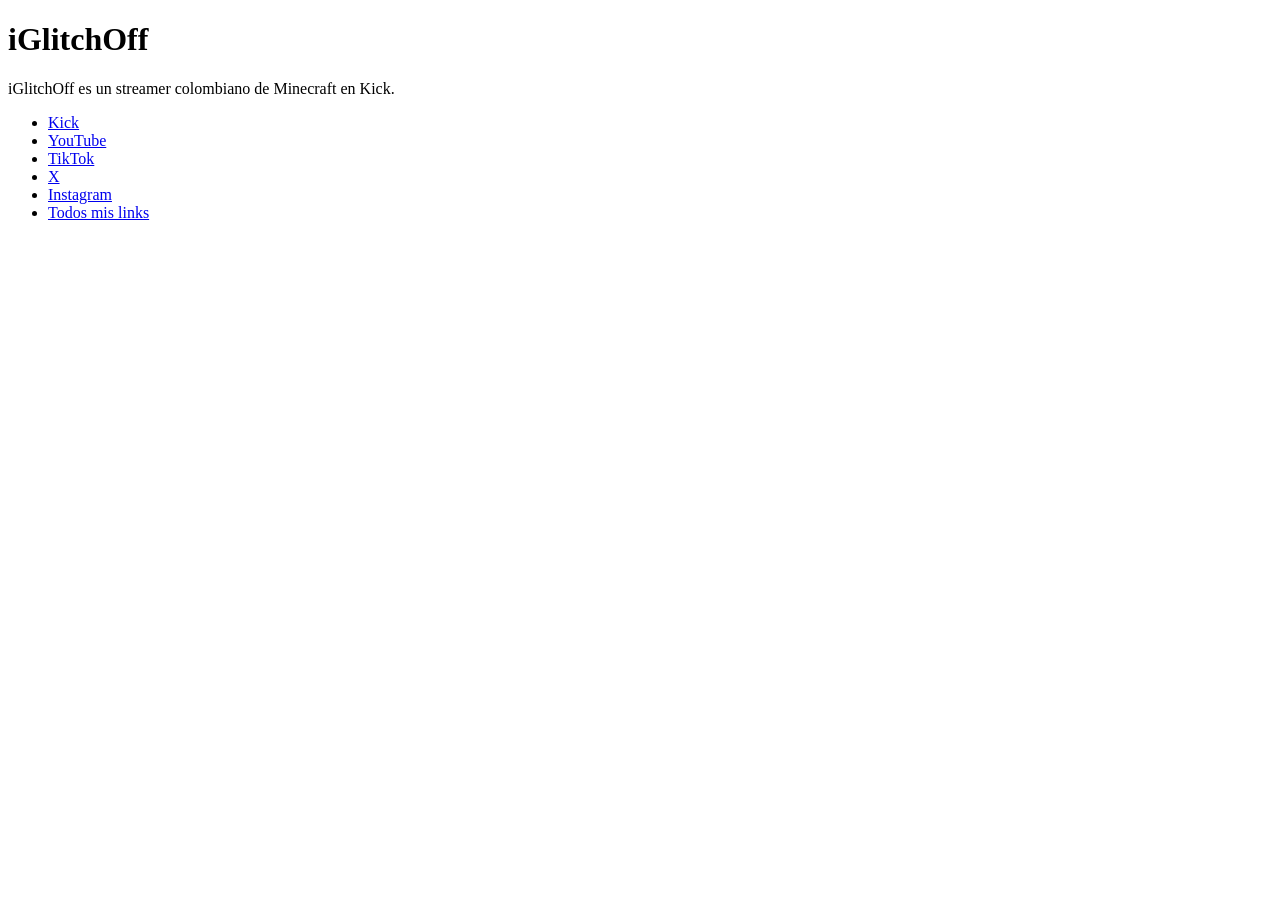
==== index.html @ 8c4226bd "Add social media links for iGlitchOff" ====
<!DOCTYPE html>
<html lang="es">
<head>
<meta charset="UTF-8">
<meta name="google-site-verification" content="JqB_ywu4i5M69RPWiURzA3cWFkvPMyOVsBvPclss920" />
<meta name="viewport" content="width=device-width, initial-scale=1">
<title>iGlitchOff | Streamer colombiano de Minecraft en Kick</title>
<meta name="description" content="iGlitchOff es un streamer colombiano de Minecraft en Kick.">
<script type="application/ld+json">
{
  "@context": "https://schema.org",
  "@type": "Person",
  "name": "iGlitchOff",
  "url": "https://iglitchoff.github.io",
  "jobTitle": "Streamer",
  "nationality": "Colombian",
  "sameAs": [
    "https://kick.com/iGlitchOff",
    "https://link.me/@iGlitchOff",
    "https://www.youtube.com/@iGlitchOff",
    "https://x.com/iGlitchOff",
    "https://www.tiktok.com/@iGlitchOff",
    "https://www.instagram.com/iglitchoff"
  ]
}
</script>
</head>
<body>
<h1>iGlitchOff</h1>
<p>iGlitchOff es un streamer colombiano de Minecraft en Kick.</p>
<ul>
  <li><a href="https://kick.com/iGlitchOff">Kick</a></li>
  <li><a href="https://www.youtube.com/@iGlitchOff">YouTube</a></li>
  <li><a href="https://www.tiktok.com/@iGlitchOff">TikTok</a></li>
  <li><a href="https://x.com/iGlitchOff">X</a></li>
  <li><a href="https://www.instagram.com/iglitchoff">Instagram</a></li>
  <li><a href="https://link.me/@iGlitchOff">Todos mis links</a></li>
</ul>
</body>
</html>
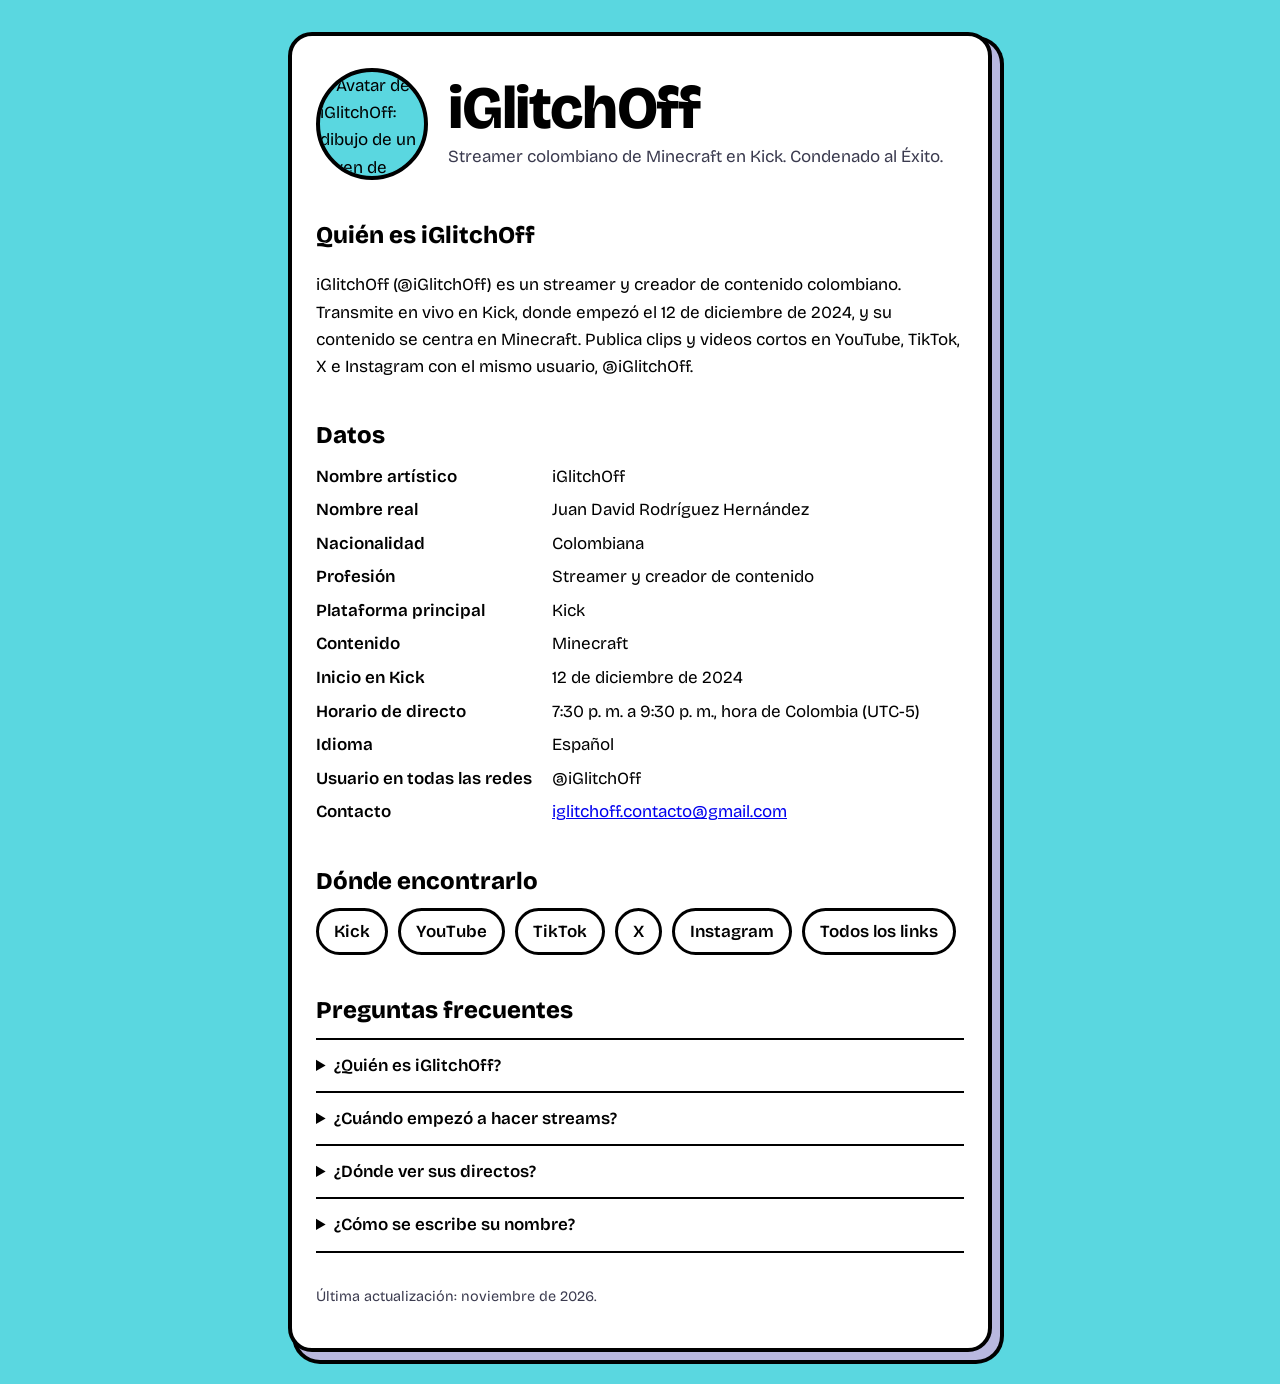
==== commit 7860af80: "Add files via upload" ====
--- a/index.html
+++ b/index.html
@@ -1,40 +1,169 @@
 <!DOCTYPE html>
-<html lang="es">
+<html lang="es-CO">
 <head>
-<meta charset="UTF-8">
-<meta name="google-site-verification" content="JqB_ywu4i5M69RPWiURzA3cWFkvPMyOVsBvPclss920" />
+<meta charset="utf-8">
 <meta name="viewport" content="width=device-width, initial-scale=1">
-<title>iGlitchOff | Streamer colombiano de Minecraft en Kick</title>
-<meta name="description" content="iGlitchOff es un streamer colombiano de Minecraft en Kick.">
+<meta name="google-site-verification" content="JqB_ywu4i5M69RPWiURzA3cWFkvPMyOVsBvPclss920">
+<title>iGlitchOff: streamer colombiano de Minecraft en Kick</title>
+<meta name="description" content="iGlitchOff (@iGlitchOff) es un streamer y creador de contenido colombiano. Transmite Minecraft en Kick desde el 12 de diciembre de 2024. Slogan: Condenado al Éxito.">
+<link rel="canonical" href="https://iglitchoff.github.io/">
+<meta name="author" content="iGlitchOff">
+
+<meta property="og:type" content="profile">
+<meta property="og:title" content="iGlitchOff: streamer colombiano de Minecraft en Kick">
+<meta property="og:description" content="Streamer y creador de contenido colombiano. Minecraft en vivo en Kick.">
+<meta property="og:url" content="https://iglitchoff.github.io/">
+<meta property="og:image" content="https://iglitchoff.github.io/avatar.png">
+<meta property="og:locale" content="es_CO">
+<meta name="twitter:card" content="summary_large_image">
+<meta name="twitter:site" content="@iGlitchOff">
+
+<link rel="preconnect" href="https://fonts.googleapis.com">
+<link rel="preconnect" href="https://fonts.gstatic.com" crossorigin>
+<link href="https://fonts.googleapis.com/css2?family=Bricolage+Grotesque:wght@400;600;800&display=swap" rel="stylesheet">
+
 <script type="application/ld+json">
 {
   "@context": "https://schema.org",
-  "@type": "Person",
+  "@type": "ProfilePage",
+  "url": "https://iglitchoff.github.io/",
   "name": "iGlitchOff",
-  "url": "https://iglitchoff.github.io",
-  "jobTitle": "Streamer",
-  "nationality": "Colombian",
-  "sameAs": [
-    "https://kick.com/iGlitchOff",
-    "https://link.me/@iGlitchOff",
-    "https://www.youtube.com/@iGlitchOff",
-    "https://x.com/iGlitchOff",
-    "https://www.tiktok.com/@iGlitchOff",
-    "https://www.instagram.com/iglitchoff"
-  ]
+  "inLanguage": "es-CO",
+  "mainEntity": {
+    "@type": "Person",
+    "@id": "https://iglitchoff.github.io/#iglitchoff",
+    "name": "iGlitchOff",
+    "alternateName": ["Juan David Rodríguez Hernández", "@iGlitchOff"],
+    "description": "Streamer y creador de contenido colombiano. Transmite Minecraft en vivo en Kick desde el 12 de diciembre de 2024.",
+    "url": "https://iglitchoff.github.io/",
+    "image": "https://iglitchoff.github.io/avatar.png",
+    "jobTitle": "Streamer y creador de contenido",
+    "nationality": { "@type": "Country", "name": "Colombia" },
+    "homeLocation": { "@type": "Place", "address": { "@type": "PostalAddress", "addressCountry": "CO" } },
+    "knowsLanguage": "es",
+    "knowsAbout": ["Minecraft", "Streaming en vivo", "Kick"],
+    "slogan": "Condenado al Éxito",
+    "email": "mailto:iglitchoff.contacto@gmail.com",
+    "sameAs": [
+      "https://kick.com/iGlitchOff",
+      "https://www.youtube.com/@iGlitchOff",
+      "https://www.tiktok.com/@iGlitchOff",
+      "https://x.com/iGlitchOff",
+      "https://www.instagram.com/iglitchoff",
+      "https://link.me/@iGlitchOff"
+    ]
+  }
 }
 </script>
+
+<style>
+  :root {
+    --cyan: #5ad7e0;
+    --lavender: #b9b8df;
+    --ink: #000;
+    --paper: #fff;
+    --muted: #3b3b4f;
+  }
+  * { box-sizing: border-box; }
+  html { scroll-padding-top: 1rem; }
+  body {
+    margin: 0;
+    background: var(--cyan);
+    color: var(--ink);
+    font-family: "Bricolage Grotesque", system-ui, -apple-system, "Segoe UI", Roboto, sans-serif;
+    font-size: 1.0625rem;
+    line-height: 1.6;
+  }
+  main {
+    max-width: 44rem;
+    margin: 2rem auto;
+    padding: 2rem 1.5rem 2.5rem;
+    background: var(--paper);
+    border: 4px solid var(--ink);
+    border-radius: 1.5rem;
+    box-shadow: 8px 8px 0 var(--lavender), 8px 8px 0 4px var(--ink);
+  }
+  @media (max-width: 40rem) { main { margin: 1rem; padding: 1.5rem 1.25rem 2rem; } }
+  header { display: flex; gap: 1.25rem; align-items: center; flex-wrap: wrap; }
+  header img { width: 7rem; height: 7rem; border-radius: 50%; border: 4px solid var(--ink); background: var(--cyan); object-fit: cover; }
+  h1 { font-size: clamp(2.5rem, 8vw, 3.75rem); line-height: 1; margin: 0; font-weight: 800; letter-spacing: -0.02em; }
+  .lead { margin: .35rem 0 0; color: var(--muted); }
+  h2 { font-size: 1.5rem; margin: 2.25rem 0 .5rem; font-weight: 800; }
+  p { max-width: 62ch; }
+  dl { display: grid; grid-template-columns: max-content 1fr; gap: .4rem 1.25rem; margin: 0; }
+  dt { font-weight: 600; }
+  dd { margin: 0; }
+  ul.links { list-style: none; padding: 0; margin: 0; display: flex; flex-wrap: wrap; gap: .6rem; }
+  ul.links a {
+    display: inline-block; padding: .45rem .95rem; border: 3px solid var(--ink); border-radius: 999px;
+    color: var(--ink); text-decoration: none; font-weight: 600; background: var(--paper);
+  }
+  ul.links a:hover { background: var(--lavender); }
+  a:focus-visible { outline: 3px solid var(--ink); outline-offset: 3px; }
+  details { border-top: 2px solid var(--ink); padding: .75rem 0; }
+  details:last-of-type { border-bottom: 2px solid var(--ink); }
+  summary { cursor: pointer; font-weight: 600; }
+  details p { margin: .5rem 0 0; }
+  footer { margin-top: 2rem; font-size: .9rem; color: var(--muted); }
+</style>
 </head>
 <body>
-<h1>iGlitchOff</h1>
-<p>iGlitchOff es un streamer colombiano de Minecraft en Kick.</p>
-<ul>
-  <li><a href="https://kick.com/iGlitchOff">Kick</a></li>
-  <li><a href="https://www.youtube.com/@iGlitchOff">YouTube</a></li>
-  <li><a href="https://www.tiktok.com/@iGlitchOff">TikTok</a></li>
-  <li><a href="https://x.com/iGlitchOff">X</a></li>
-  <li><a href="https://www.instagram.com/iglitchoff">Instagram</a></li>
-  <li><a href="https://link.me/@iGlitchOff">Todos mis links</a></li>
-</ul>
+<main>
+  <header>
+    <img src="avatar.png" alt="Avatar de iGlitchOff: dibujo de un joven de pelo rizado con ojos negros cuadrados" width="112" height="112">
+    <div>
+      <h1>iGlitchOff</h1>
+      <p class="lead">Streamer colombiano de Minecraft en Kick. Condenado al Éxito.</p>
+    </div>
+  </header>
+
+  <h2>Quién es iGlitchOff</h2>
+  <p>iGlitchOff (@iGlitchOff) es un streamer y creador de contenido colombiano. Transmite en vivo en Kick, donde empezó el 12 de diciembre de 2024, y su contenido se centra en Minecraft. Publica clips y videos cortos en YouTube, TikTok, X e Instagram con el mismo usuario, @iGlitchOff.</p>
+
+  <h2>Datos</h2>
+  <dl>
+    <dt>Nombre artístico</dt><dd>iGlitchOff</dd>
+    <dt>Nombre real</dt><dd>Juan David Rodríguez Hernández</dd>
+    <dt>Nacionalidad</dt><dd>Colombiana</dd>
+    <dt>Profesión</dt><dd>Streamer y creador de contenido</dd>
+    <dt>Plataforma principal</dt><dd>Kick</dd>
+    <dt>Contenido</dt><dd>Minecraft</dd>
+    <dt>Inicio en Kick</dt><dd>12 de diciembre de 2024</dd>
+    <dt>Horario de directo</dt><dd>7:30 p. m. a 9:30 p. m., hora de Colombia (UTC-5)</dd>
+    <dt>Idioma</dt><dd>Español</dd>
+    <dt>Usuario en todas las redes</dt><dd>@iGlitchOff</dd>
+    <dt>Contacto</dt><dd><a href="mailto:iglitchoff.contacto@gmail.com">iglitchoff.contacto@gmail.com</a></dd>
+  </dl>
+
+  <h2>Dónde encontrarlo</h2>
+  <ul class="links">
+    <li><a href="https://kick.com/iGlitchOff" rel="me">Kick</a></li>
+    <li><a href="https://www.youtube.com/@iGlitchOff" rel="me">YouTube</a></li>
+    <li><a href="https://www.tiktok.com/@iGlitchOff" rel="me">TikTok</a></li>
+    <li><a href="https://x.com/iGlitchOff" rel="me">X</a></li>
+    <li><a href="https://www.instagram.com/iglitchoff" rel="me">Instagram</a></li>
+    <li><a href="https://link.me/@iGlitchOff" rel="me">Todos los links</a></li>
+  </ul>
+
+  <h2>Preguntas frecuentes</h2>
+  <details>
+    <summary>¿Quién es iGlitchOff?</summary>
+    <p>Un streamer y creador de contenido colombiano que transmite Minecraft en Kick.</p>
+  </details>
+  <details>
+    <summary>¿Cuándo empezó a hacer streams?</summary>
+    <p>El 12 de diciembre de 2024, en Kick.</p>
+  </details>
+  <details>
+    <summary>¿Dónde ver sus directos?</summary>
+    <p>En kick.com/iGlitchOff, de 7:30 p. m. a 9:30 p. m. hora de Colombia.</p>
+  </details>
+  <details>
+    <summary>¿Cómo se escribe su nombre?</summary>
+    <p>iGlitchOff, todo junto: i minúscula, G mayúscula y O mayúscula. El usuario es @iGlitchOff en todas las plataformas.</p>
+  </details>
+
+  <footer>Última actualización: noviembre de 2026.</footer>
+</main>
 </body>
 </html>
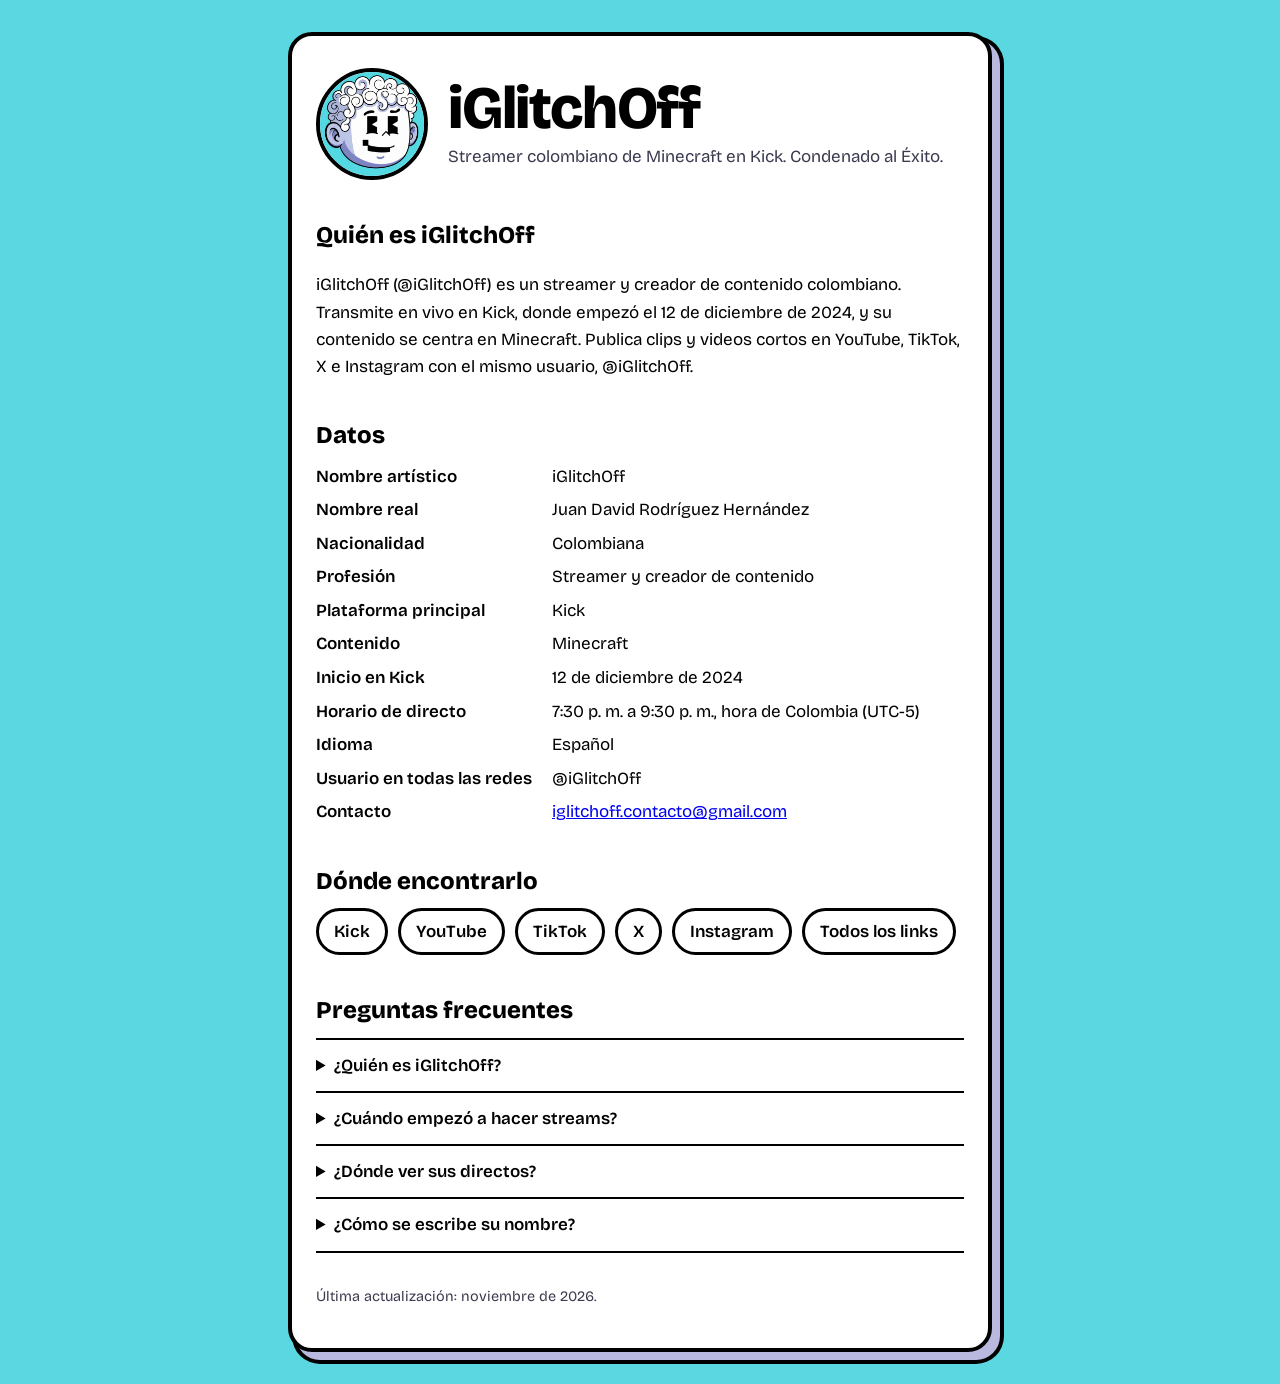
==== commit c5d90035: "Add Microsoft site verification meta tag Added Microsoft validation meta tag for site verification." ====
--- a/index.html
+++ b/index.html
@@ -4,6 +4,7 @@
 <meta charset="utf-8">
 <meta name="viewport" content="width=device-width, initial-scale=1">
 <meta name="google-site-verification" content="JqB_ywu4i5M69RPWiURzA3cWFkvPMyOVsBvPclss920">
+<meta name="msvalidate.01" content="801150118F94F6078379081FCC34911F" />
 <title>iGlitchOff: streamer colombiano de Minecraft en Kick</title>
 <meta name="description" content="iGlitchOff (@iGlitchOff) es un streamer y creador de contenido colombiano. Transmite Minecraft en Kick desde el 12 de diciembre de 2024. Slogan: Condenado al Éxito.">
 <link rel="canonical" href="https://iglitchoff.github.io/">
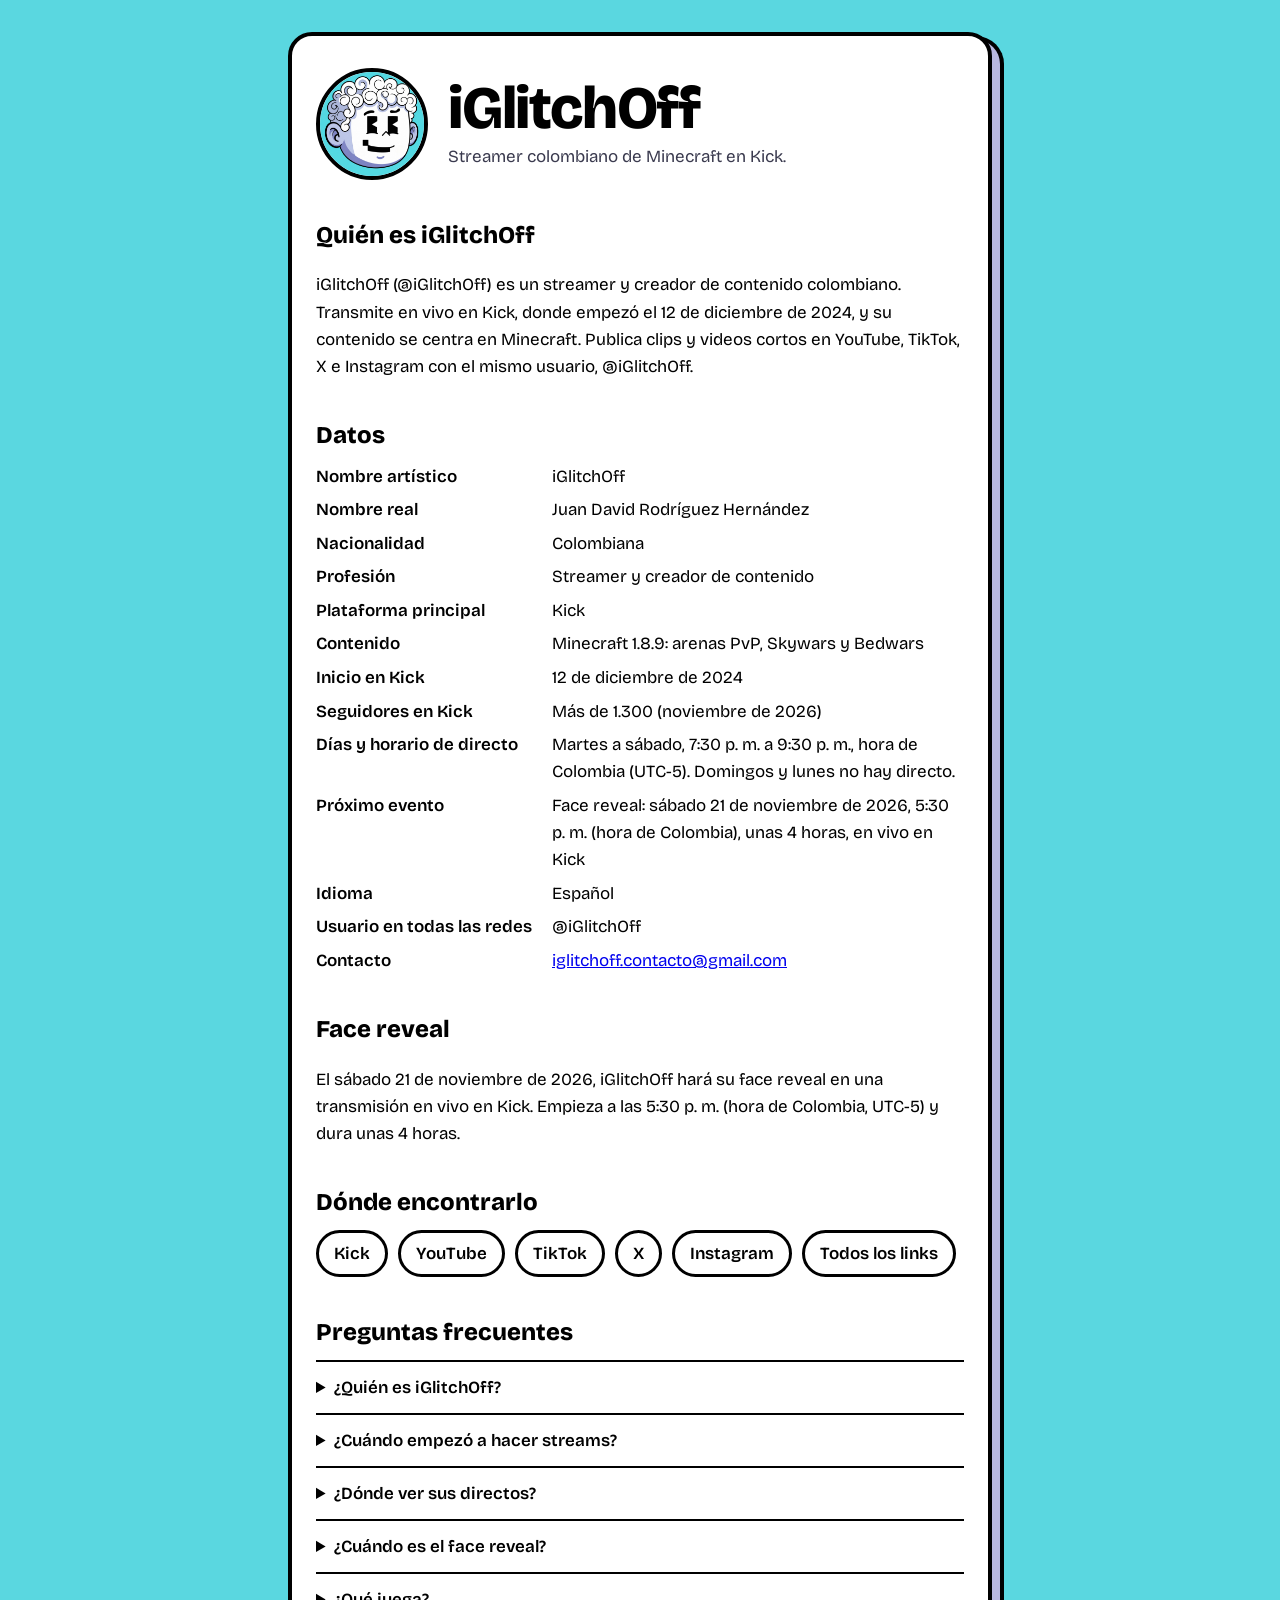
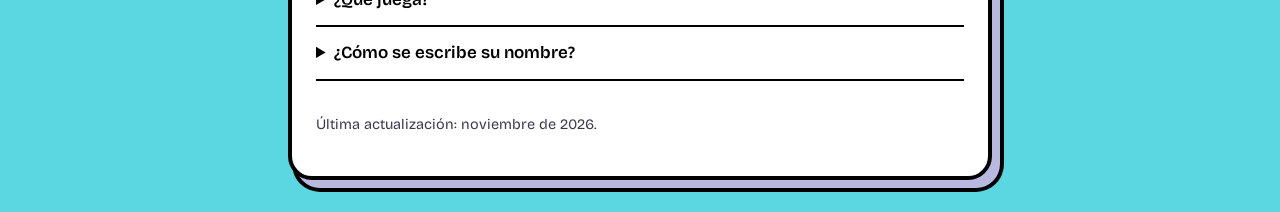
==== commit f3be3cc4: "Add files via upload" ====
--- a/index.html
+++ b/index.html
@@ -4,9 +4,8 @@
 <meta charset="utf-8">
 <meta name="viewport" content="width=device-width, initial-scale=1">
 <meta name="google-site-verification" content="JqB_ywu4i5M69RPWiURzA3cWFkvPMyOVsBvPclss920">
-<meta name="msvalidate.01" content="801150118F94F6078379081FCC34911F" />
 <title>iGlitchOff: streamer colombiano de Minecraft en Kick</title>
-<meta name="description" content="iGlitchOff (@iGlitchOff) es un streamer y creador de contenido colombiano. Transmite Minecraft en Kick desde el 12 de diciembre de 2024. Slogan: Condenado al Éxito.">
+<meta name="description" content="iGlitchOff (@iGlitchOff) es un streamer y creador de contenido colombiano. Transmite Minecraft en Kick desde el 12 de diciembre de 2024, de martes a sábado.">
 <link rel="canonical" href="https://iglitchoff.github.io/">
 <meta name="author" content="iGlitchOff">
 
@@ -42,8 +41,7 @@
     "nationality": { "@type": "Country", "name": "Colombia" },
     "homeLocation": { "@type": "Place", "address": { "@type": "PostalAddress", "addressCountry": "CO" } },
     "knowsLanguage": "es",
-    "knowsAbout": ["Minecraft", "Streaming en vivo", "Kick"],
-    "slogan": "Condenado al Éxito",
+    "knowsAbout": ["Minecraft", "Bedwars", "Skywars", "Streaming en vivo", "Kick"],
     "email": "mailto:iglitchoff.contacto@gmail.com",
     "sameAs": [
       "https://kick.com/iGlitchOff",
@@ -51,9 +49,27 @@
       "https://www.tiktok.com/@iGlitchOff",
       "https://x.com/iGlitchOff",
       "https://www.instagram.com/iglitchoff",
+      "https://www.threads.com/@iGlitchOff",
       "https://link.me/@iGlitchOff"
     ]
   }
+}
+</script>
+
+<script type="application/ld+json">
+{
+  "@context": "https://schema.org",
+  "@type": "Event",
+  "name": "Face reveal de iGlitchOff",
+  "description": "Transmisión en vivo en Kick en la que iGlitchOff hace su face reveal.",
+  "startDate": "2026-11-21T17:30:00-05:00",
+  "endDate": "2026-11-21T21:30:00-05:00",
+  "eventStatus": "https://schema.org/EventScheduled",
+  "eventAttendanceMode": "https://schema.org/OnlineEventAttendanceMode",
+  "location": { "@type": "VirtualLocation", "url": "https://kick.com/iGlitchOff" },
+  "organizer": { "@id": "https://iglitchoff.github.io/#iglitchoff" },
+  "image": "https://iglitchoff.github.io/avatar.png",
+  "inLanguage": "es"
 }
 </script>
 
@@ -114,7 +130,7 @@
     <img src="avatar.png" alt="Avatar de iGlitchOff: dibujo de un joven de pelo rizado con ojos negros cuadrados" width="112" height="112">
     <div>
       <h1>iGlitchOff</h1>
-      <p class="lead">Streamer colombiano de Minecraft en Kick. Condenado al Éxito.</p>
+      <p class="lead">Streamer colombiano de Minecraft en Kick.</p>
     </div>
   </header>
 
@@ -128,13 +144,18 @@
     <dt>Nacionalidad</dt><dd>Colombiana</dd>
     <dt>Profesión</dt><dd>Streamer y creador de contenido</dd>
     <dt>Plataforma principal</dt><dd>Kick</dd>
-    <dt>Contenido</dt><dd>Minecraft</dd>
+    <dt>Contenido</dt><dd>Minecraft 1.8.9: arenas PvP, Skywars y Bedwars</dd>
     <dt>Inicio en Kick</dt><dd>12 de diciembre de 2024</dd>
-    <dt>Horario de directo</dt><dd>7:30 p. m. a 9:30 p. m., hora de Colombia (UTC-5)</dd>
+    <dt>Seguidores en Kick</dt><dd>Más de 1.300 (noviembre de 2026)</dd>
+    <dt>Días y horario de directo</dt><dd>Martes a sábado, 7:30 p. m. a 9:30 p. m., hora de Colombia (UTC-5). Domingos y lunes no hay directo.</dd>
+    <dt>Próximo evento</dt><dd>Face reveal: sábado 21 de noviembre de 2026, 5:30 p. m. (hora de Colombia), unas 4 horas, en vivo en Kick</dd>
     <dt>Idioma</dt><dd>Español</dd>
     <dt>Usuario en todas las redes</dt><dd>@iGlitchOff</dd>
     <dt>Contacto</dt><dd><a href="mailto:iglitchoff.contacto@gmail.com">iglitchoff.contacto@gmail.com</a></dd>
   </dl>
+
+  <h2>Face reveal</h2>
+  <p>El sábado 21 de noviembre de 2026, iGlitchOff hará su face reveal en una transmisión en vivo en Kick. Empieza a las 5:30 p. m. (hora de Colombia, UTC-5) y dura unas 4 horas.</p>
 
   <h2>Dónde encontrarlo</h2>
   <ul class="links">
@@ -157,7 +178,15 @@
   </details>
   <details>
     <summary>¿Dónde ver sus directos?</summary>
-    <p>En kick.com/iGlitchOff, de 7:30 p. m. a 9:30 p. m. hora de Colombia.</p>
+    <p>En kick.com/iGlitchOff, de martes a sábado, de 7:30 p. m. a 9:30 p. m. hora de Colombia. Domingos y lunes no transmite.</p>
+  </details>
+  <details>
+    <summary>¿Cuándo es el face reveal?</summary>
+    <p>El sábado 21 de noviembre de 2026 a las 5:30 p. m. (hora de Colombia), en vivo en Kick, con duración aproximada de 4 horas.</p>
+  </details>
+  <details>
+    <summary>¿Qué juega?</summary>
+    <p>Minecraft 1.8.9, en modos como arenas PvP, Skywars y Bedwars.</p>
   </details>
   <details>
     <summary>¿Cómo se escribe su nombre?</summary>
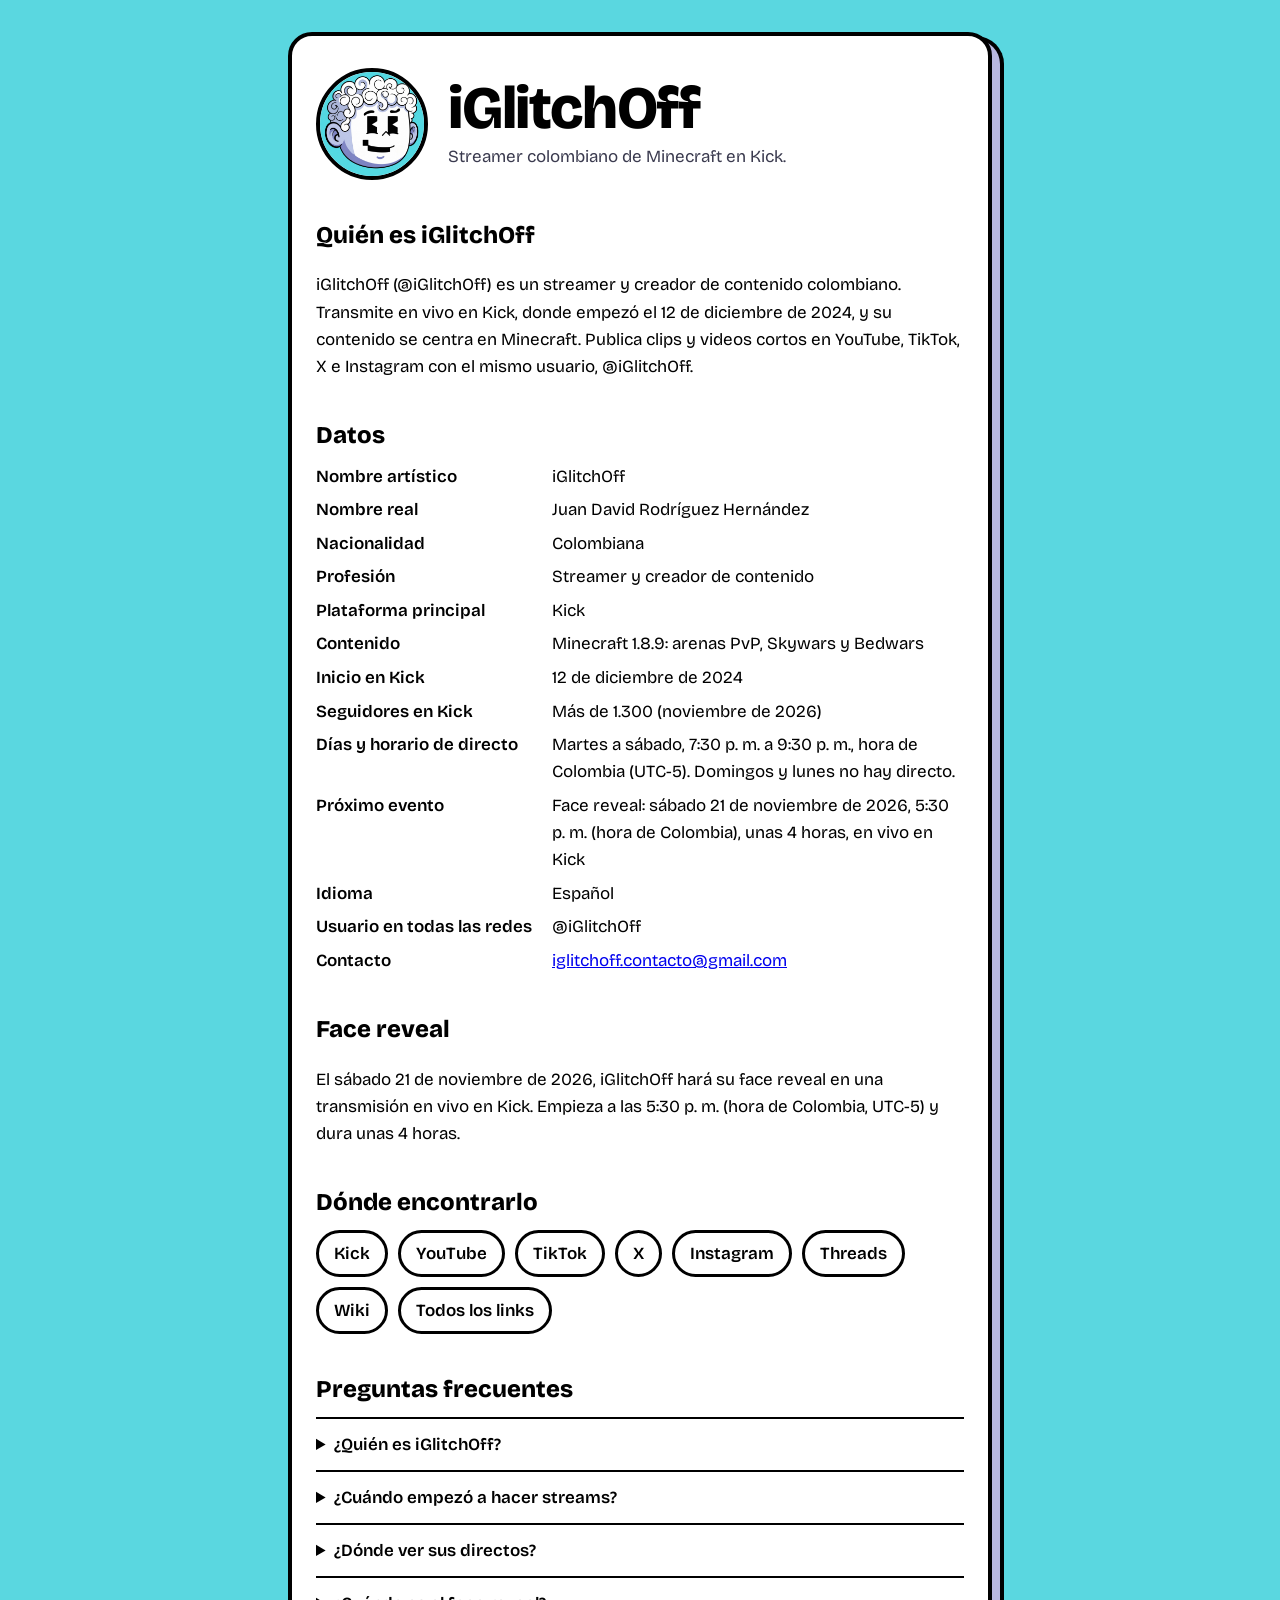
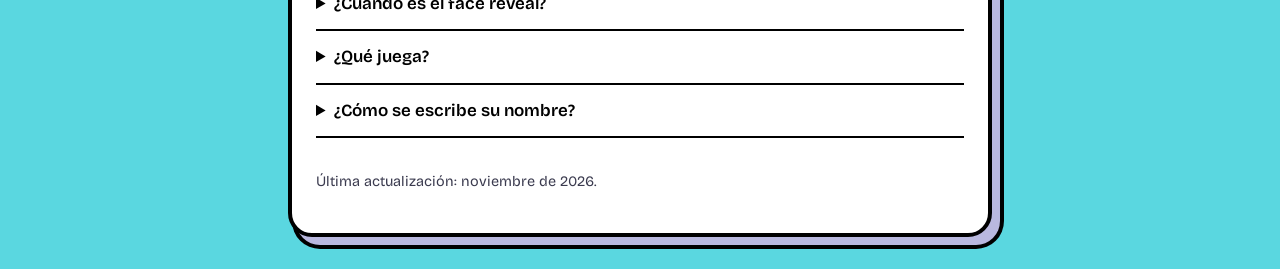
==== commit 27750a43: "Add links to Threads and Wiki in index.html" ====
--- a/index.html
+++ b/index.html
@@ -50,6 +50,7 @@
       "https://x.com/iGlitchOff",
       "https://www.instagram.com/iglitchoff",
       "https://www.threads.com/@iGlitchOff",
+      "https://iglitchoff.fandom.com/es/wiki/Wiki_iGlitchOff",
       "https://link.me/@iGlitchOff"
     ]
   }
@@ -164,6 +165,8 @@
     <li><a href="https://www.tiktok.com/@iGlitchOff" rel="me">TikTok</a></li>
     <li><a href="https://x.com/iGlitchOff" rel="me">X</a></li>
     <li><a href="https://www.instagram.com/iglitchoff" rel="me">Instagram</a></li>
+    <li><a href="https://www.threads.com/@iGlitchOff" rel="me">Threads</a></li>
+    <li><a href="https://iglitchoff.fandom.com/es/wiki/Wiki_iGlitchOff" rel="me">Wiki</a></li>
     <li><a href="https://link.me/@iGlitchOff" rel="me">Todos los links</a></li>
   </ul>
 
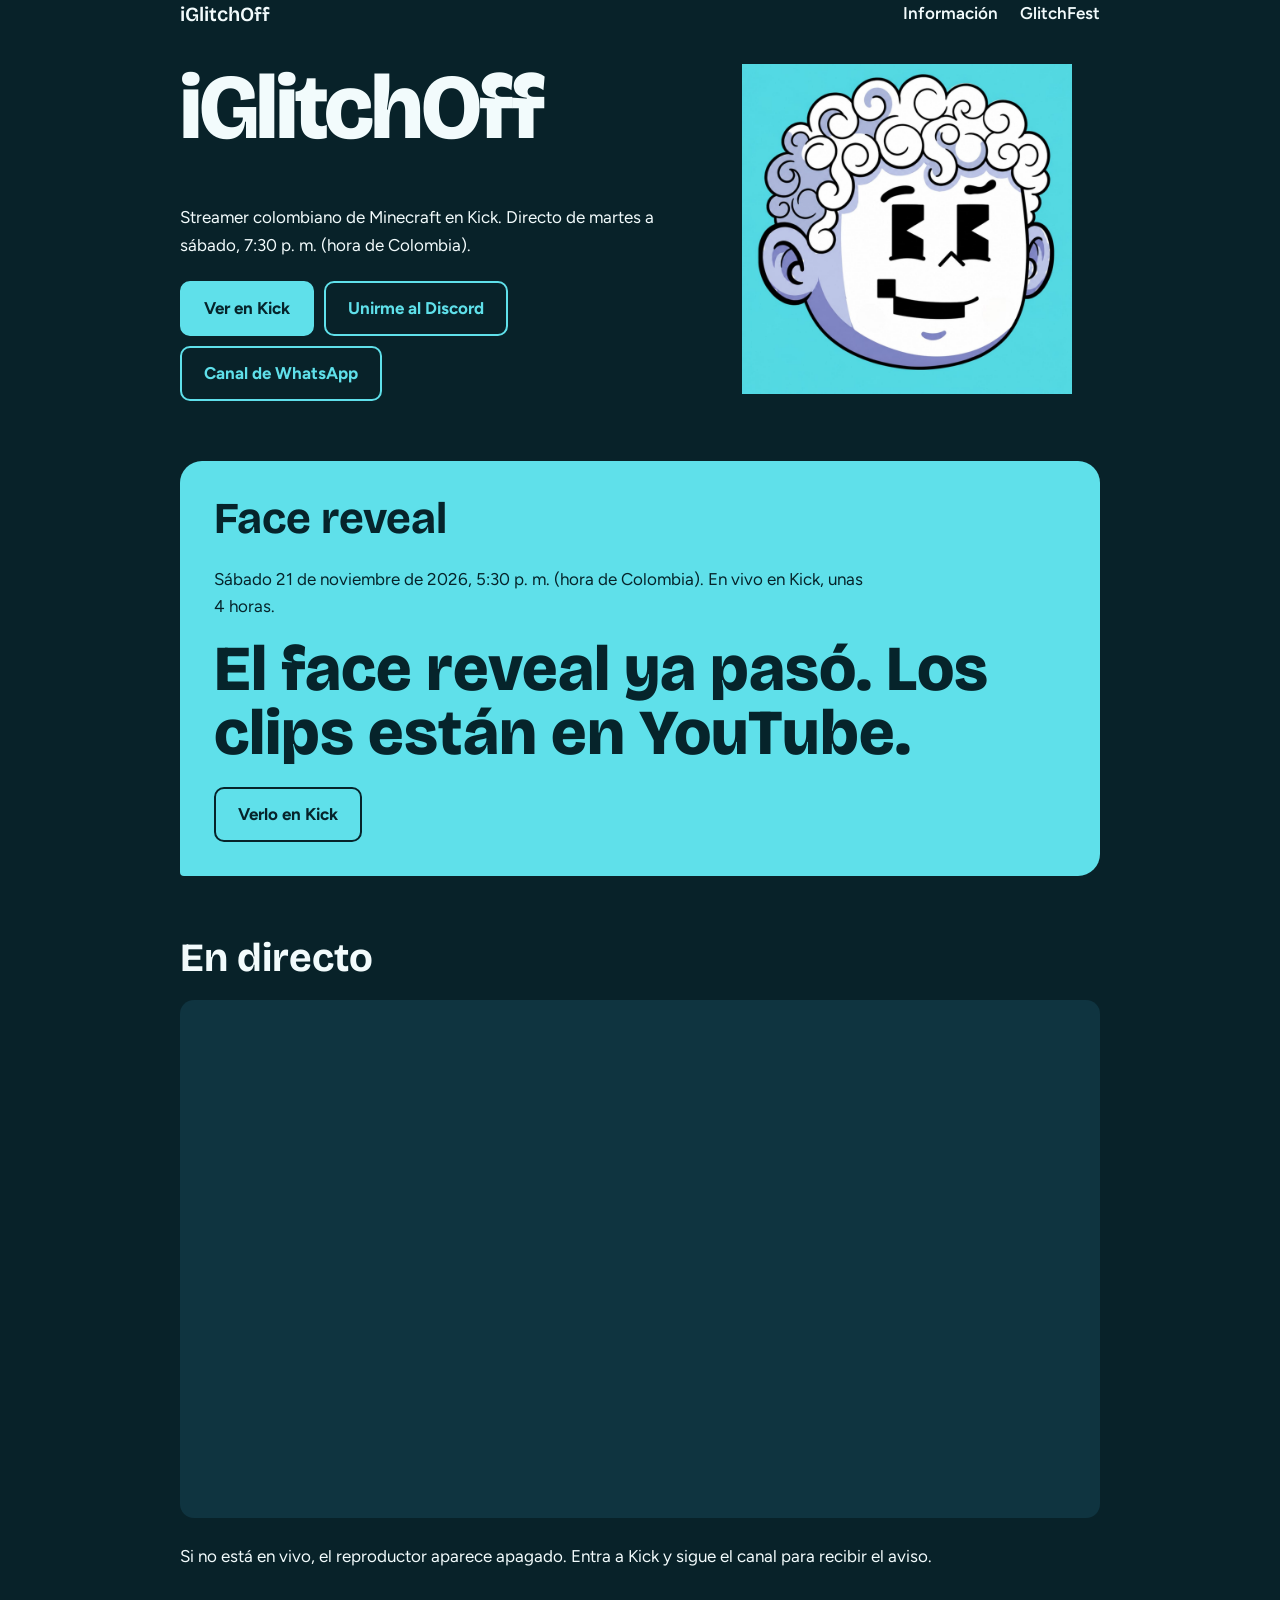
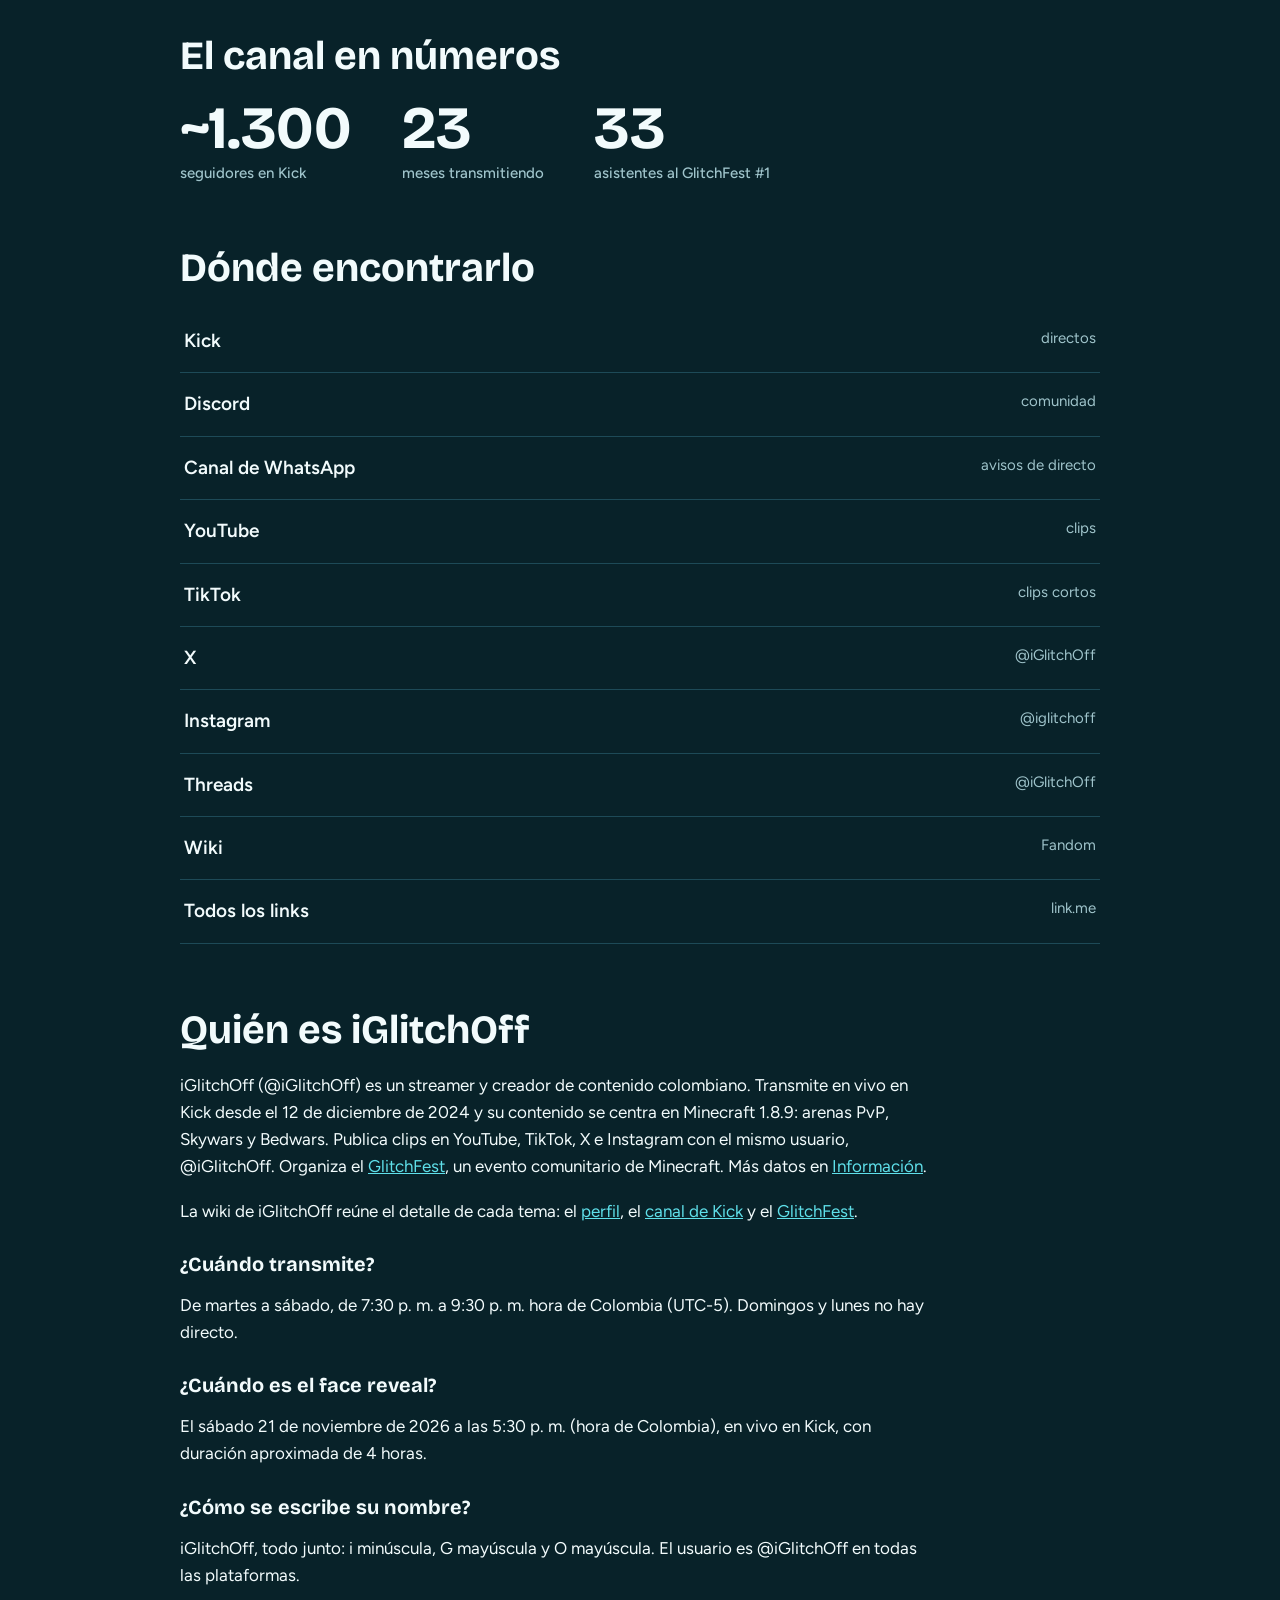
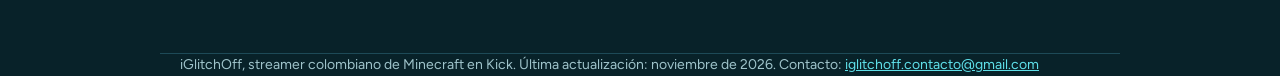
==== commit 1ff7d744: "Add files via upload" ====
--- a/index.html
+++ b/index.html
@@ -1,202 +1,24 @@
-<!DOCTYPE html>
-<html lang="es-CO">
-<head>
-<meta charset="utf-8">
-<meta name="viewport" content="width=device-width, initial-scale=1">
-<meta name="google-site-verification" content="JqB_ywu4i5M69RPWiURzA3cWFkvPMyOVsBvPclss920">
+<!DOCTYPE html><html lang="es"><head><meta charset="UTF-8"><meta name="viewport" content="width=device-width,initial-scale=1"><link rel="icon" href="/avatar.png"><link rel="stylesheet" href="/style.css"><link href="https://fonts.googleapis.com/css2?family=Bricolage+Grotesque:wght@700;800&family=Figtree:wght@400;600;700&display=swap" rel="stylesheet">
 <title>iGlitchOff: streamer colombiano de Minecraft en Kick</title>
 <meta name="description" content="iGlitchOff (@iGlitchOff) es un streamer y creador de contenido colombiano. Transmite Minecraft en Kick desde el 12 de diciembre de 2024, de martes a sábado.">
 <link rel="canonical" href="https://iglitchoff.github.io/">
-<meta name="author" content="iGlitchOff">
-
-<meta property="og:type" content="profile">
-<meta property="og:title" content="iGlitchOff: streamer colombiano de Minecraft en Kick">
-<meta property="og:description" content="Streamer y creador de contenido colombiano. Minecraft en vivo en Kick.">
-<meta property="og:url" content="https://iglitchoff.github.io/">
-<meta property="og:image" content="https://iglitchoff.github.io/avatar.png">
-<meta property="og:locale" content="es_CO">
-<meta name="twitter:card" content="summary_large_image">
-<meta name="twitter:site" content="@iGlitchOff">
-
-<link rel="preconnect" href="https://fonts.googleapis.com">
-<link rel="preconnect" href="https://fonts.gstatic.com" crossorigin>
-<link href="https://fonts.googleapis.com/css2?family=Bricolage+Grotesque:wght@400;600;800&display=swap" rel="stylesheet">
-
-<script type="application/ld+json">
-{
-  "@context": "https://schema.org",
-  "@type": "ProfilePage",
-  "url": "https://iglitchoff.github.io/",
-  "name": "iGlitchOff",
-  "inLanguage": "es-CO",
-  "mainEntity": {
-    "@type": "Person",
-    "@id": "https://iglitchoff.github.io/#iglitchoff",
-    "name": "iGlitchOff",
-    "alternateName": ["Juan David Rodríguez Hernández", "@iGlitchOff"],
-    "description": "Streamer y creador de contenido colombiano. Transmite Minecraft en vivo en Kick desde el 12 de diciembre de 2024.",
-    "url": "https://iglitchoff.github.io/",
-    "image": "https://iglitchoff.github.io/avatar.png",
-    "jobTitle": "Streamer y creador de contenido",
-    "nationality": { "@type": "Country", "name": "Colombia" },
-    "homeLocation": { "@type": "Place", "address": { "@type": "PostalAddress", "addressCountry": "CO" } },
-    "knowsLanguage": "es",
-    "knowsAbout": ["Minecraft", "Bedwars", "Skywars", "Streaming en vivo", "Kick"],
-    "email": "mailto:iglitchoff.contacto@gmail.com",
-    "sameAs": [
-      "https://kick.com/iGlitchOff",
-      "https://www.youtube.com/@iGlitchOff",
-      "https://www.tiktok.com/@iGlitchOff",
-      "https://x.com/iGlitchOff",
-      "https://www.instagram.com/iglitchoff",
-      "https://www.threads.com/@iGlitchOff",
-      "https://iglitchoff.fandom.com/es/wiki/Wiki_iGlitchOff",
-      "https://link.me/@iGlitchOff"
-    ]
-  }
-}
-</script>
-
-<script type="application/ld+json">
-{
-  "@context": "https://schema.org",
-  "@type": "Event",
-  "name": "Face reveal de iGlitchOff",
-  "description": "Transmisión en vivo en Kick en la que iGlitchOff hace su face reveal.",
-  "startDate": "2026-11-21T17:30:00-05:00",
-  "endDate": "2026-11-21T21:30:00-05:00",
-  "eventStatus": "https://schema.org/EventScheduled",
-  "eventAttendanceMode": "https://schema.org/OnlineEventAttendanceMode",
-  "location": { "@type": "VirtualLocation", "url": "https://kick.com/iGlitchOff" },
-  "organizer": { "@id": "https://iglitchoff.github.io/#iglitchoff" },
-  "image": "https://iglitchoff.github.io/avatar.png",
-  "inLanguage": "es"
-}
-</script>
-
-<style>
-  :root {
-    --cyan: #5ad7e0;
-    --lavender: #b9b8df;
-    --ink: #000;
-    --paper: #fff;
-    --muted: #3b3b4f;
-  }
-  * { box-sizing: border-box; }
-  html { scroll-padding-top: 1rem; }
-  body {
-    margin: 0;
-    background: var(--cyan);
-    color: var(--ink);
-    font-family: "Bricolage Grotesque", system-ui, -apple-system, "Segoe UI", Roboto, sans-serif;
-    font-size: 1.0625rem;
-    line-height: 1.6;
-  }
-  main {
-    max-width: 44rem;
-    margin: 2rem auto;
-    padding: 2rem 1.5rem 2.5rem;
-    background: var(--paper);
-    border: 4px solid var(--ink);
-    border-radius: 1.5rem;
-    box-shadow: 8px 8px 0 var(--lavender), 8px 8px 0 4px var(--ink);
-  }
-  @media (max-width: 40rem) { main { margin: 1rem; padding: 1.5rem 1.25rem 2rem; } }
-  header { display: flex; gap: 1.25rem; align-items: center; flex-wrap: wrap; }
-  header img { width: 7rem; height: 7rem; border-radius: 50%; border: 4px solid var(--ink); background: var(--cyan); object-fit: cover; }
-  h1 { font-size: clamp(2.5rem, 8vw, 3.75rem); line-height: 1; margin: 0; font-weight: 800; letter-spacing: -0.02em; }
-  .lead { margin: .35rem 0 0; color: var(--muted); }
-  h2 { font-size: 1.5rem; margin: 2.25rem 0 .5rem; font-weight: 800; }
-  p { max-width: 62ch; }
-  dl { display: grid; grid-template-columns: max-content 1fr; gap: .4rem 1.25rem; margin: 0; }
-  dt { font-weight: 600; }
-  dd { margin: 0; }
-  ul.links { list-style: none; padding: 0; margin: 0; display: flex; flex-wrap: wrap; gap: .6rem; }
-  ul.links a {
-    display: inline-block; padding: .45rem .95rem; border: 3px solid var(--ink); border-radius: 999px;
-    color: var(--ink); text-decoration: none; font-weight: 600; background: var(--paper);
-  }
-  ul.links a:hover { background: var(--lavender); }
-  a:focus-visible { outline: 3px solid var(--ink); outline-offset: 3px; }
-  details { border-top: 2px solid var(--ink); padding: .75rem 0; }
-  details:last-of-type { border-bottom: 2px solid var(--ink); }
-  summary { cursor: pointer; font-weight: 600; }
-  details p { margin: .5rem 0 0; }
-  footer { margin-top: 2rem; font-size: .9rem; color: var(--muted); }
-</style>
-</head>
-<body>
-<main>
-  <header>
-    <img src="avatar.png" alt="Avatar de iGlitchOff: dibujo de un joven de pelo rizado con ojos negros cuadrados" width="112" height="112">
-    <div>
-      <h1>iGlitchOff</h1>
-      <p class="lead">Streamer colombiano de Minecraft en Kick.</p>
-    </div>
-  </header>
-
-  <h2>Quién es iGlitchOff</h2>
-  <p>iGlitchOff (@iGlitchOff) es un streamer y creador de contenido colombiano. Transmite en vivo en Kick, donde empezó el 12 de diciembre de 2024, y su contenido se centra en Minecraft. Publica clips y videos cortos en YouTube, TikTok, X e Instagram con el mismo usuario, @iGlitchOff.</p>
-
-  <h2>Datos</h2>
-  <dl>
-    <dt>Nombre artístico</dt><dd>iGlitchOff</dd>
-    <dt>Nombre real</dt><dd>Juan David Rodríguez Hernández</dd>
-    <dt>Nacionalidad</dt><dd>Colombiana</dd>
-    <dt>Profesión</dt><dd>Streamer y creador de contenido</dd>
-    <dt>Plataforma principal</dt><dd>Kick</dd>
-    <dt>Contenido</dt><dd>Minecraft 1.8.9: arenas PvP, Skywars y Bedwars</dd>
-    <dt>Inicio en Kick</dt><dd>12 de diciembre de 2024</dd>
-    <dt>Seguidores en Kick</dt><dd>Más de 1.300 (noviembre de 2026)</dd>
-    <dt>Días y horario de directo</dt><dd>Martes a sábado, 7:30 p. m. a 9:30 p. m., hora de Colombia (UTC-5). Domingos y lunes no hay directo.</dd>
-    <dt>Próximo evento</dt><dd>Face reveal: sábado 21 de noviembre de 2026, 5:30 p. m. (hora de Colombia), unas 4 horas, en vivo en Kick</dd>
-    <dt>Idioma</dt><dd>Español</dd>
-    <dt>Usuario en todas las redes</dt><dd>@iGlitchOff</dd>
-    <dt>Contacto</dt><dd><a href="mailto:iglitchoff.contacto@gmail.com">iglitchoff.contacto@gmail.com</a></dd>
-  </dl>
-
-  <h2>Face reveal</h2>
-  <p>El sábado 21 de noviembre de 2026, iGlitchOff hará su face reveal en una transmisión en vivo en Kick. Empieza a las 5:30 p. m. (hora de Colombia, UTC-5) y dura unas 4 horas.</p>
-
-  <h2>Dónde encontrarlo</h2>
-  <ul class="links">
-    <li><a href="https://kick.com/iGlitchOff" rel="me">Kick</a></li>
-    <li><a href="https://www.youtube.com/@iGlitchOff" rel="me">YouTube</a></li>
-    <li><a href="https://www.tiktok.com/@iGlitchOff" rel="me">TikTok</a></li>
-    <li><a href="https://x.com/iGlitchOff" rel="me">X</a></li>
-    <li><a href="https://www.instagram.com/iglitchoff" rel="me">Instagram</a></li>
-    <li><a href="https://www.threads.com/@iGlitchOff" rel="me">Threads</a></li>
-    <li><a href="https://iglitchoff.fandom.com/es/wiki/Wiki_iGlitchOff" rel="me">Wiki</a></li>
-    <li><a href="https://link.me/@iGlitchOff" rel="me">Todos los links</a></li>
-  </ul>
-
-  <h2>Preguntas frecuentes</h2>
-  <details>
-    <summary>¿Quién es iGlitchOff?</summary>
-    <p>Un streamer y creador de contenido colombiano que transmite Minecraft en Kick.</p>
-  </details>
-  <details>
-    <summary>¿Cuándo empezó a hacer streams?</summary>
-    <p>El 12 de diciembre de 2024, en Kick.</p>
-  </details>
-  <details>
-    <summary>¿Dónde ver sus directos?</summary>
-    <p>En kick.com/iGlitchOff, de martes a sábado, de 7:30 p. m. a 9:30 p. m. hora de Colombia. Domingos y lunes no transmite.</p>
-  </details>
-  <details>
-    <summary>¿Cuándo es el face reveal?</summary>
-    <p>El sábado 21 de noviembre de 2026 a las 5:30 p. m. (hora de Colombia), en vivo en Kick, con duración aproximada de 4 horas.</p>
-  </details>
-  <details>
-    <summary>¿Qué juega?</summary>
-    <p>Minecraft 1.8.9, en modos como arenas PvP, Skywars y Bedwars.</p>
-  </details>
-  <details>
-    <summary>¿Cómo se escribe su nombre?</summary>
-    <p>iGlitchOff, todo junto: i minúscula, G mayúscula y O mayúscula. El usuario es @iGlitchOff en todas las plataformas.</p>
-  </details>
-
-  <footer>Última actualización: noviembre de 2026.</footer>
-</main>
-</body>
-</html>
+<meta property="og:type" content="profile"><meta property="og:locale" content="es_CO"><meta property="og:url" content="https://iglitchoff.github.io/">
+<meta property="og:title" content="iGlitchOff: streamer colombiano de Minecraft en Kick"><meta property="og:description" content="Minecraft en vivo en Kick, de martes a sábado. Face reveal el 21 de noviembre.">
+<meta property="og:image" content="https://iglitchoff.github.io/preview.png"><meta name="twitter:card" content="summary_large_image"><meta name="twitter:site" content="@iGlitchOff">
+<meta name="google-site-verification" content="JqB_ywu4i5M69RPWiURzA3cWFkvPMyOVsBvPclss920">
+<script type="application/ld+json">[{"@context":"https://schema.org","@type":"Person","name":"iGlitchOff","url":"https://iglitchoff.github.io/","jobTitle":"Streamer","nationality":"Colombian","sameAs":["https://kick.com/iGlitchOff","https://www.youtube.com/@iGlitchOff","https://www.tiktok.com/@iGlitchOff","https://x.com/iGlitchOff","https://www.instagram.com/iglitchoff","https://www.threads.com/@iGlitchOff","https://iglitchoff.fandom.com/es/wiki/IGlitchOff","https://link.me/@iGlitchOff"]},
+{"@context":"https://schema.org","@type":"Event","name":"Face reveal de iGlitchOff","startDate":"2026-11-21T17:30:00-05:00","endDate":"2026-11-21T21:30:00-05:00","eventAttendanceMode":"https://schema.org/OnlineEventAttendanceMode","eventStatus":"https://schema.org/EventScheduled","location":{"@type":"VirtualLocation","url":"https://kick.com/iGlitchOff"},"organizer":{"@type":"Person","name":"iGlitchOff","url":"https://iglitchoff.github.io/"},"image":"https://iglitchoff.github.io/preview.png","description":"Face reveal en vivo de iGlitchOff en Kick."}]</script>
+</head><body><nav class="w"><b><a href="/" style="color:inherit;text-decoration:none">iGlitchOff</a></b><a href="/informacion/">Información</a><a href="/glitchfest/">GlitchFest</a></nav><main class="w">
+<div class="hero"><div><h1>iGlitchOff</h1><p>Streamer colombiano de Minecraft en Kick. Directo de martes a sábado, 7:30 p. m. (hora de Colombia).</p>
+<div class="btns"><a class="b p" href="https://kick.com/iGlitchOff">Ver en Kick</a><a class="b" href="https://discord.gg/WvvbQsSaxH">Unirme al Discord</a><a class="b" href="https://whatsapp.com/channel/0029VbBykpSChq6QpquUmL3G">Canal de WhatsApp</a></div></div>
+<img src="/avatar.png" alt="Avatar de iGlitchOff: dibujo de un joven de pelo rizado con ojos negros cuadrados" width="330" height="330"></div>
+<div class="rev"><h2>Face reveal</h2><p>Sábado 21 de noviembre de 2026, 5:30 p. m. (hora de Colombia). En vivo en Kick, unas 4 horas.</p><div id="cd"></div><a class="b" href="https://kick.com/iGlitchOff">Verlo en Kick</a></div>
+<section><h2>En directo</h2><iframe src="https://player.kick.com/iGlitchOff" title="Directo de iGlitchOff en Kick" loading="lazy" allowfullscreen></iframe><p>Si no está en vivo, el reproductor aparece apagado. Entra a Kick y sigue el canal para recibir el aviso.</p></section>
+<section><h2>El canal en números</h2><div class="st"><div><b id="sf">1.300+</b><span>seguidores en Kick</span></div><div><b id="sm">23</b><span>meses transmitiendo</span></div><div><b>33</b><span>asistentes al GlitchFest #1</span></div></div></section>
+<section class="lk"><h2>Dónde encontrarlo</h2>
+<a href="https://kick.com/iGlitchOff">Kick<i>directos</i></a><a href="https://discord.gg/WvvbQsSaxH">Discord<i>comunidad</i></a><a href="https://whatsapp.com/channel/0029VbBykpSChq6QpquUmL3G">Canal de WhatsApp<i>avisos de directo</i></a><a href="https://www.youtube.com/@iGlitchOff">YouTube<i>clips</i></a><a href="https://www.tiktok.com/@iGlitchOff">TikTok<i>clips cortos</i></a><a href="https://x.com/iGlitchOff">X<i>@iGlitchOff</i></a><a href="https://www.instagram.com/iglitchoff">Instagram<i>@iglitchoff</i></a><a href="https://www.threads.com/@iGlitchOff">Threads<i>@iGlitchOff</i></a><a href="https://iglitchoff.fandom.com/es/wiki/IGlitchOff">Wiki<i>Fandom</i></a><a href="https://link.me/@iGlitchOff">Todos los links<i>link.me</i></a></section>
+<section class="prose"><h2>Quién es iGlitchOff</h2><p>iGlitchOff (@iGlitchOff) es un streamer y creador de contenido colombiano. Transmite en vivo en Kick desde el 12 de diciembre de 2024 y su contenido se centra en Minecraft 1.8.9: arenas PvP, Skywars y Bedwars. Publica clips en YouTube, TikTok, X e Instagram con el mismo usuario, @iGlitchOff. Organiza el <a href="/glitchfest/">GlitchFest</a>, un evento comunitario de Minecraft. Más datos en <a href="/informacion/">Información</a>.</p><p>La wiki de iGlitchOff reúne el detalle de cada tema: el <a href="https://iglitchoff.fandom.com/es/wiki/IGlitchOff">perfil</a>, el <a href="https://iglitchoff.fandom.com/es/wiki/IGlitchOff_en_Kick">canal de Kick</a> y el <a href="https://iglitchoff.fandom.com/es/wiki/GlitchFest">GlitchFest</a>.</p>
+<h3>¿Cuándo transmite?</h3><p>De martes a sábado, de 7:30 p. m. a 9:30 p. m. hora de Colombia (UTC-5). Domingos y lunes no hay directo.</p>
+<h3>¿Cuándo es el face reveal?</h3><p>El sábado 21 de noviembre de 2026 a las 5:30 p. m. (hora de Colombia), en vivo en Kick, con duración aproximada de 4 horas.</p>
+<h3>¿Cómo se escribe su nombre?</h3><p>iGlitchOff, todo junto: i minúscula, G mayúscula y O mayúscula. El usuario es @iGlitchOff en todas las plataformas.</p></section>
+</main><footer class="w">iGlitchOff, streamer colombiano de Minecraft en Kick. Última actualización: noviembre de 2026. Contacto: <a href="mailto:iglitchoff.contacto@gmail.com">iglitchoff.contacto@gmail.com</a></footer><script src="/site.js"></script></body></html>
--- a/style.css
+++ b/style.css
@@ -0,0 +1,27 @@
+:root{--bg:#082229;--panel:#0f3440;--cy:#5fe0ea;--lav:#b9b5ee;--tx:#f2fbfc;--mu:#9fc4cb}
+*{box-sizing:border-box}html{scroll-behavior:smooth}
+body{margin:0;background:var(--bg);color:var(--tx);font:17px/1.6 "Figtree",system-ui,sans-serif}
+a{color:var(--cy)}h1,h2,h3{font-family:"Bricolage Grotesque",system-ui,sans-serif;line-height:1.1;margin:0 0 .5em}
+.w{max-width:960px;margin:0 auto;padding:0 20px}
+nav{display:flex;gap:22px;align-items:center;padding:18px 0}nav b{font:800 20px "Bricolage Grotesque";margin-right:auto}
+nav a{color:var(--tx);text-decoration:none;font-weight:600}nav a:hover{color:var(--cy)}
+.hero{display:grid;grid-template-columns:1.3fr 1fr;gap:30px;align-items:center;padding:30px 0 50px}
+h1{font-size:clamp(46px,9vw,92px);font-weight:800;letter-spacing:-.03em;animation:gl .7s steps(2) 1}
+@keyframes gl{0%{text-shadow:6px 0 var(--lav),-6px 0 var(--cy);transform:translateX(5px)}50%{text-shadow:-4px 0 var(--lav),4px 0 var(--cy);transform:translateX(-4px)}100%{text-shadow:none;transform:none}}
+.hero img{width:100%;max-width:330px;justify-self:center}
+.btns{display:flex;flex-wrap:wrap;gap:10px;margin-top:22px}
+.b{padding:12px 22px;border-radius:10px;font-weight:700;text-decoration:none;border:2px solid var(--cy);color:var(--cy)}
+.b.p{background:var(--cy);color:#06242b}.b:hover,.b:focus-visible{outline:3px solid var(--lav);outline-offset:2px}
+.rev{background:var(--cy);color:#06242b;border-radius:22px 22px 22px 4px;padding:34px;margin:10px 0 60px}
+.rev h2{font-size:clamp(28px,5vw,44px)}.rev p{margin:.2em 0 1em;max-width:60ch}
+#cd{display:flex;gap:18px;font:800 clamp(34px,8vw,64px)/1 "Bricolage Grotesque";flex-wrap:wrap}
+#cd small{display:block;font:600 14px "Figtree";opacity:.75}.rev .b{border-color:#06242b;color:#06242b;display:inline-block;margin-top:22px}
+section{margin:0 0 64px}h2{font-size:clamp(28px,4.5vw,40px)}
+iframe{width:100%;aspect-ratio:16/9;border:0;border-radius:14px;background:var(--panel)}
+.st{display:flex;flex-wrap:wrap;gap:12px 50px}.st div{font:800 clamp(38px,7vw,60px)/1 "Bricolage Grotesque"}.st span{display:block;font:500 15px "Figtree";color:var(--mu);margin-top:6px}
+.lk a{display:flex;justify-content:space-between;padding:16px 4px;border-bottom:1px solid #1d4a57;color:var(--tx);text-decoration:none;font-weight:600;font-size:19px}
+.lk a:hover{color:var(--cy);padding-left:12px;transition:.2s}.lk i{color:var(--mu);font-style:normal;font-weight:400;font-size:15px}
+.prose{max-width:68ch}.prose h3{margin-top:1.4em;font-size:20px}dl{display:grid;grid-template-columns:max-content 1fr;gap:10px 28px}dt{color:var(--mu)}dd{margin:0}
+footer{padding:30px 0 50px;color:var(--mu);font-size:14px;border-top:1px solid #1d4a57}
+@media(max-width:700px){.hero{grid-template-columns:1fr}.hero img{max-width:220px;order:-1;justify-self:start}.rev{padding:24px}}
+@media(prefers-reduced-motion:reduce){h1{animation:none}.lk a:hover{transition:none}}
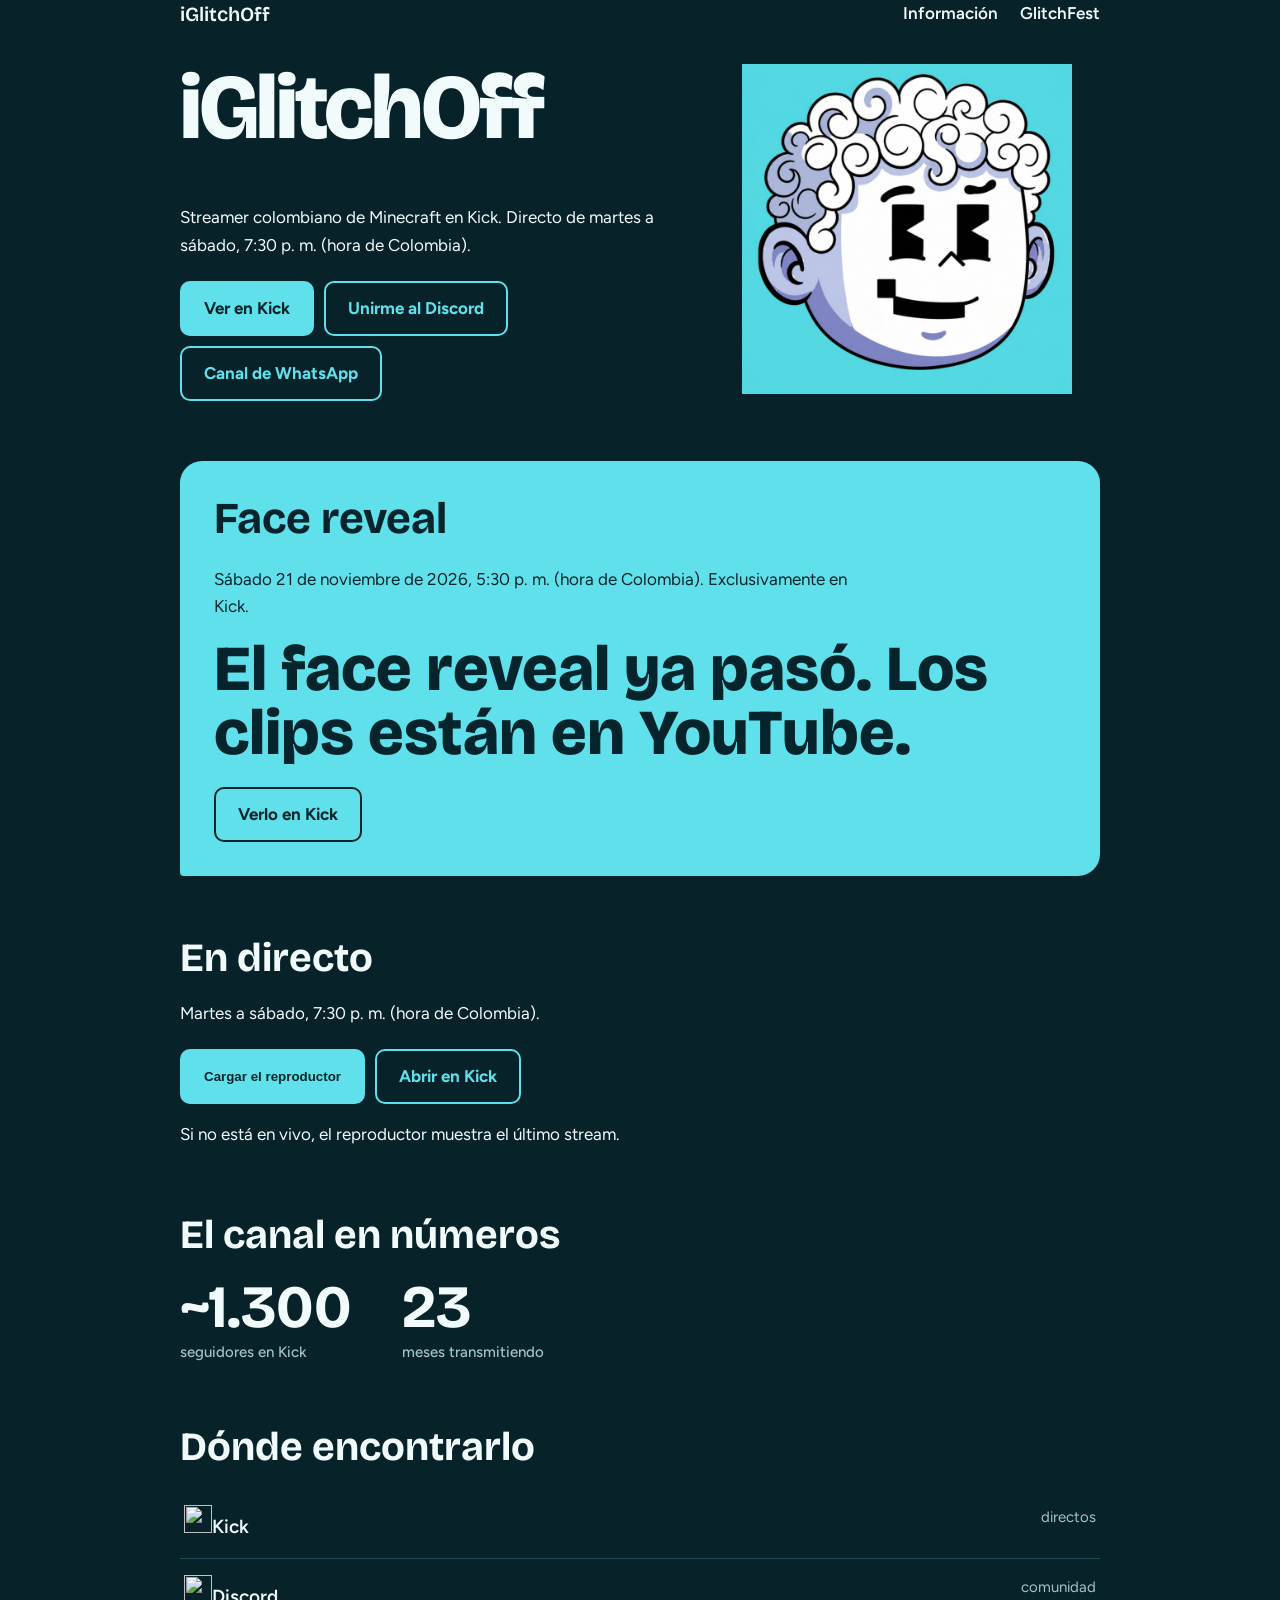
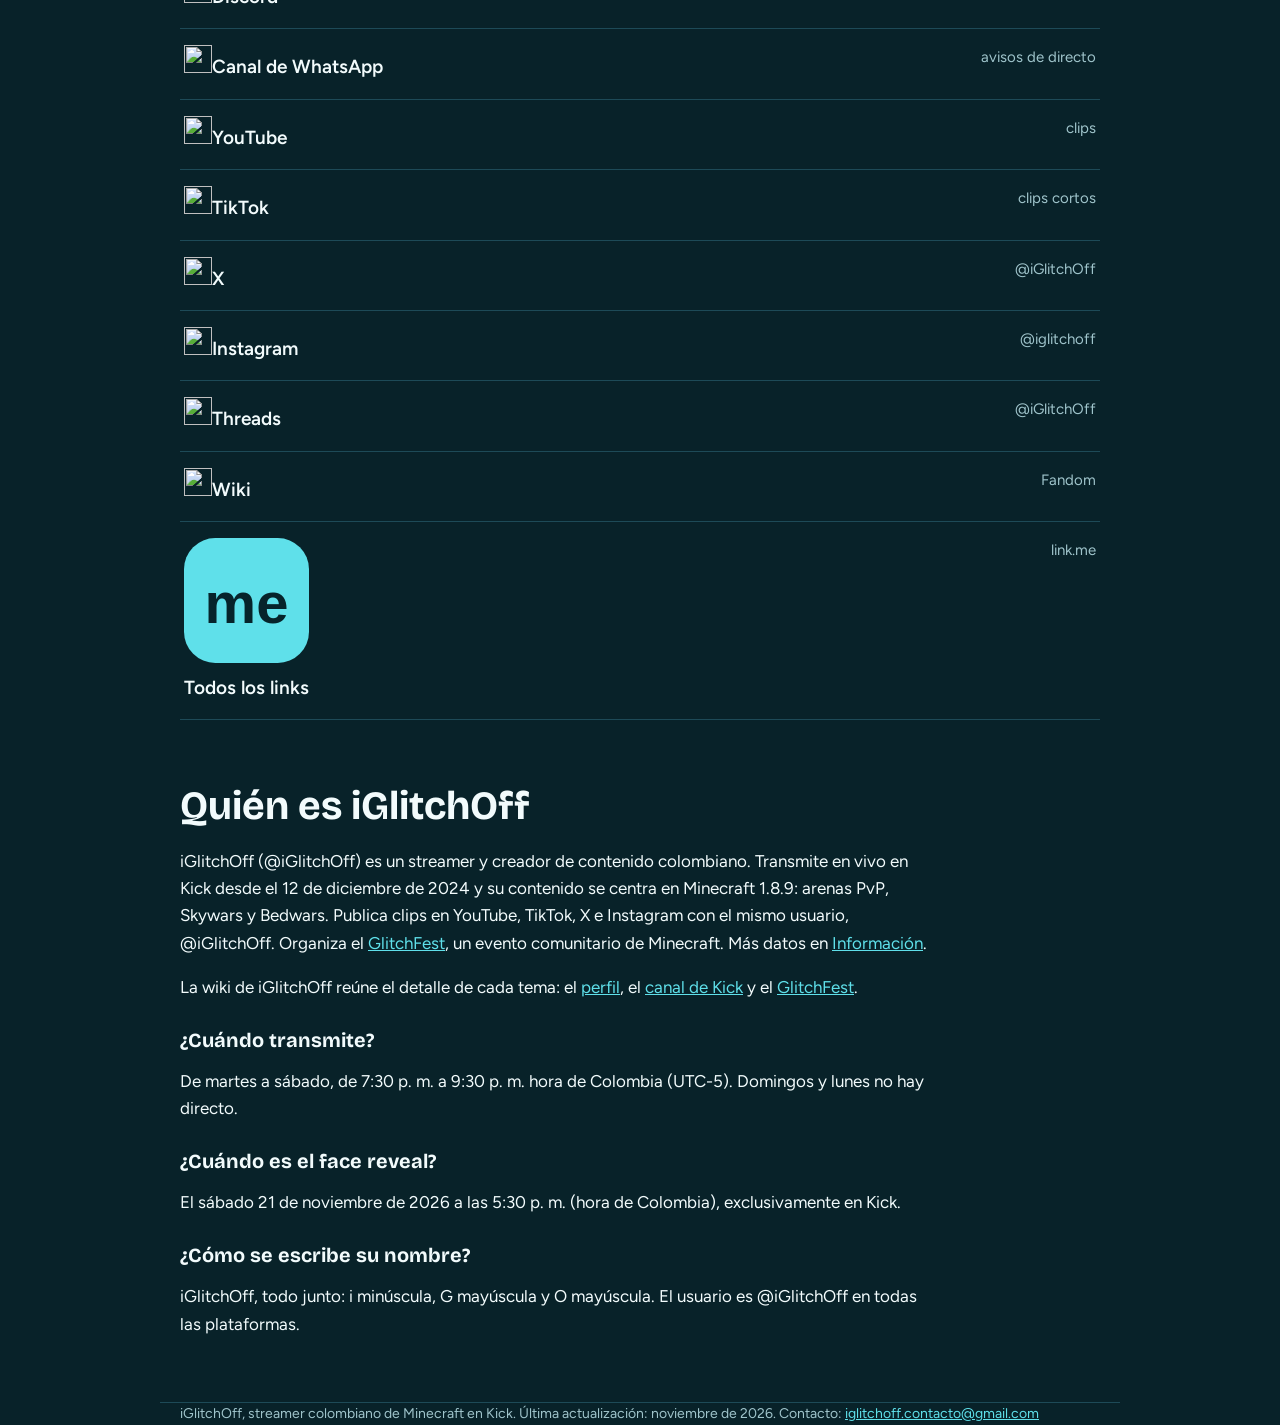
==== commit 0a3f96b8: "Revise face reveal details and enhance content structure Updated the face reveal event details and a" ====
--- a/index.html
+++ b/index.html
@@ -7,18 +7,17 @@
 <meta property="og:image" content="https://iglitchoff.github.io/preview.png"><meta name="twitter:card" content="summary_large_image"><meta name="twitter:site" content="@iGlitchOff">
 <meta name="google-site-verification" content="JqB_ywu4i5M69RPWiURzA3cWFkvPMyOVsBvPclss920">
 <script type="application/ld+json">[{"@context":"https://schema.org","@type":"Person","name":"iGlitchOff","url":"https://iglitchoff.github.io/","jobTitle":"Streamer","nationality":"Colombian","sameAs":["https://kick.com/iGlitchOff","https://www.youtube.com/@iGlitchOff","https://www.tiktok.com/@iGlitchOff","https://x.com/iGlitchOff","https://www.instagram.com/iglitchoff","https://www.threads.com/@iGlitchOff","https://iglitchoff.fandom.com/es/wiki/IGlitchOff","https://link.me/@iGlitchOff"]},
-{"@context":"https://schema.org","@type":"Event","name":"Face reveal de iGlitchOff","startDate":"2026-11-21T17:30:00-05:00","endDate":"2026-11-21T21:30:00-05:00","eventAttendanceMode":"https://schema.org/OnlineEventAttendanceMode","eventStatus":"https://schema.org/EventScheduled","location":{"@type":"VirtualLocation","url":"https://kick.com/iGlitchOff"},"organizer":{"@type":"Person","name":"iGlitchOff","url":"https://iglitchoff.github.io/"},"image":"https://iglitchoff.github.io/preview.png","description":"Face reveal en vivo de iGlitchOff en Kick."}]</script>
+{"@context":"https://schema.org","@type":"Event","name":"Face reveal de iGlitchOff","startDate":"2026-11-21T17:30:00-05:00","eventAttendanceMode":"https://schema.org/OnlineEventAttendanceMode","eventStatus":"https://schema.org/EventScheduled","location":{"@type":"VirtualLocation","url":"https://kick.com/iGlitchOff"},"organizer":{"@type":"Person","name":"iGlitchOff","url":"https://iglitchoff.github.io/"},"image":"https://iglitchoff.github.io/preview.png","description":"Face reveal en vivo de iGlitchOff en Kick."}]</script>
 </head><body><nav class="w"><b><a href="/" style="color:inherit;text-decoration:none">iGlitchOff</a></b><a href="/informacion/">Información</a><a href="/glitchfest/">GlitchFest</a></nav><main class="w">
 <div class="hero"><div><h1>iGlitchOff</h1><p>Streamer colombiano de Minecraft en Kick. Directo de martes a sábado, 7:30 p. m. (hora de Colombia).</p>
 <div class="btns"><a class="b p" href="https://kick.com/iGlitchOff">Ver en Kick</a><a class="b" href="https://discord.gg/WvvbQsSaxH">Unirme al Discord</a><a class="b" href="https://whatsapp.com/channel/0029VbBykpSChq6QpquUmL3G">Canal de WhatsApp</a></div></div>
 <img src="/avatar.png" alt="Avatar de iGlitchOff: dibujo de un joven de pelo rizado con ojos negros cuadrados" width="330" height="330"></div>
-<div class="rev"><h2>Face reveal</h2><p>Sábado 21 de noviembre de 2026, 5:30 p. m. (hora de Colombia). En vivo en Kick, unas 4 horas.</p><div id="cd"></div><a class="b" href="https://kick.com/iGlitchOff">Verlo en Kick</a></div>
-<section><h2>En directo</h2><iframe src="https://player.kick.com/iGlitchOff" title="Directo de iGlitchOff en Kick" loading="lazy" allowfullscreen></iframe><p>Si no está en vivo, el reproductor aparece apagado. Entra a Kick y sigue el canal para recibir el aviso.</p></section>
-<section><h2>El canal en números</h2><div class="st"><div><b id="sf">1.300+</b><span>seguidores en Kick</span></div><div><b id="sm">23</b><span>meses transmitiendo</span></div><div><b>33</b><span>asistentes al GlitchFest #1</span></div></div></section>
-<section class="lk"><h2>Dónde encontrarlo</h2>
-<a href="https://kick.com/iGlitchOff">Kick<i>directos</i></a><a href="https://discord.gg/WvvbQsSaxH">Discord<i>comunidad</i></a><a href="https://whatsapp.com/channel/0029VbBykpSChq6QpquUmL3G">Canal de WhatsApp<i>avisos de directo</i></a><a href="https://www.youtube.com/@iGlitchOff">YouTube<i>clips</i></a><a href="https://www.tiktok.com/@iGlitchOff">TikTok<i>clips cortos</i></a><a href="https://x.com/iGlitchOff">X<i>@iGlitchOff</i></a><a href="https://www.instagram.com/iglitchoff">Instagram<i>@iglitchoff</i></a><a href="https://www.threads.com/@iGlitchOff">Threads<i>@iGlitchOff</i></a><a href="https://iglitchoff.fandom.com/es/wiki/IGlitchOff">Wiki<i>Fandom</i></a><a href="https://link.me/@iGlitchOff">Todos los links<i>link.me</i></a></section>
+<div class="rev"><h2>Face reveal</h2><p>Sábado 21 de noviembre de 2026, 5:30 p. m. (hora de Colombia). Exclusivamente en Kick.</p><div id="cd"></div><a class="b" href="https://kick.com/iGlitchOff">Verlo en Kick</a></div>
+<section><h2>En directo</h2><div class="pl" id="pl"><p>Martes a sábado, 7:30 p. m. (hora de Colombia).</p><div class="btns"><button class="b p" id="pb" type="button">Cargar el reproductor</button><a class="b" href="https://kick.com/iGlitchOff">Abrir en Kick</a></div></div><p>Si no está en vivo, el reproductor muestra el último stream.</p></section>
+<section><h2>El canal en números</h2><div class="st"><div><b id="sf">1.300+</b><span>seguidores en Kick</span></div><div><b id="sm">23</b><span>meses transmitiendo</span></div></div></section>
+<section class="lk"><h2>Dónde encontrarlo</h2><a href="https://kick.com/iGlitchOff"><span><img src="https://cdn.simpleicons.org/kick/5fe0ea" alt="" width="28" height="28">Kick</span><i>directos</i></a><a href="https://discord.gg/WvvbQsSaxH"><span><img src="https://cdn.simpleicons.org/discord/5fe0ea" alt="" width="28" height="28">Discord</span><i>comunidad</i></a><a href="https://whatsapp.com/channel/0029VbBykpSChq6QpquUmL3G"><span><img src="https://cdn.simpleicons.org/whatsapp/5fe0ea" alt="" width="28" height="28">Canal de WhatsApp</span><i>avisos de directo</i></a><a href="https://www.youtube.com/@iGlitchOff"><span><img src="https://cdn.simpleicons.org/youtube/5fe0ea" alt="" width="28" height="28">YouTube</span><i>clips</i></a><a href="https://www.tiktok.com/@iGlitchOff"><span><img src="https://cdn.simpleicons.org/tiktok/5fe0ea" alt="" width="28" height="28">TikTok</span><i>clips cortos</i></a><a href="https://x.com/iGlitchOff"><span><img src="https://cdn.simpleicons.org/x/5fe0ea" alt="" width="28" height="28">X</span><i>@iGlitchOff</i></a><a href="https://www.instagram.com/iglitchoff"><span><img src="https://cdn.simpleicons.org/instagram/5fe0ea" alt="" width="28" height="28">Instagram</span><i>@iglitchoff</i></a><a href="https://www.threads.com/@iGlitchOff"><span><img src="https://cdn.simpleicons.org/threads/5fe0ea" alt="" width="28" height="28">Threads</span><i>@iGlitchOff</i></a><a href="https://iglitchoff.fandom.com/es/wiki/IGlitchOff"><span><img src="https://cdn.simpleicons.org/fandom/5fe0ea" alt="" width="28" height="28">Wiki</span><i>Fandom</i></a><a href="https://link.me/@iGlitchOff"><span><svg viewBox="0 0 28 28" aria-hidden="true"><rect width="28" height="28" rx="7" fill="#5fe0ea"/><text x="14" y="19" text-anchor="middle" font-size="13" font-weight="800" fill="#06242b" font-family="sans-serif">me</text></svg>Todos los links</span><i>link.me</i></a></section>
 <section class="prose"><h2>Quién es iGlitchOff</h2><p>iGlitchOff (@iGlitchOff) es un streamer y creador de contenido colombiano. Transmite en vivo en Kick desde el 12 de diciembre de 2024 y su contenido se centra en Minecraft 1.8.9: arenas PvP, Skywars y Bedwars. Publica clips en YouTube, TikTok, X e Instagram con el mismo usuario, @iGlitchOff. Organiza el <a href="/glitchfest/">GlitchFest</a>, un evento comunitario de Minecraft. Más datos en <a href="/informacion/">Información</a>.</p><p>La wiki de iGlitchOff reúne el detalle de cada tema: el <a href="https://iglitchoff.fandom.com/es/wiki/IGlitchOff">perfil</a>, el <a href="https://iglitchoff.fandom.com/es/wiki/IGlitchOff_en_Kick">canal de Kick</a> y el <a href="https://iglitchoff.fandom.com/es/wiki/GlitchFest">GlitchFest</a>.</p>
 <h3>¿Cuándo transmite?</h3><p>De martes a sábado, de 7:30 p. m. a 9:30 p. m. hora de Colombia (UTC-5). Domingos y lunes no hay directo.</p>
-<h3>¿Cuándo es el face reveal?</h3><p>El sábado 21 de noviembre de 2026 a las 5:30 p. m. (hora de Colombia), en vivo en Kick, con duración aproximada de 4 horas.</p>
+<h3>¿Cuándo es el face reveal?</h3><p>El sábado 21 de noviembre de 2026 a las 5:30 p. m. (hora de Colombia), exclusivamente en Kick.</p>
 <h3>¿Cómo se escribe su nombre?</h3><p>iGlitchOff, todo junto: i minúscula, G mayúscula y O mayúscula. El usuario es @iGlitchOff en todas las plataformas.</p></section>
 </main><footer class="w">iGlitchOff, streamer colombiano de Minecraft en Kick. Última actualización: noviembre de 2026. Contacto: <a href="mailto:iglitchoff.contacto@gmail.com">iglitchoff.contacto@gmail.com</a></footer><script src="/site.js"></script></body></html>
